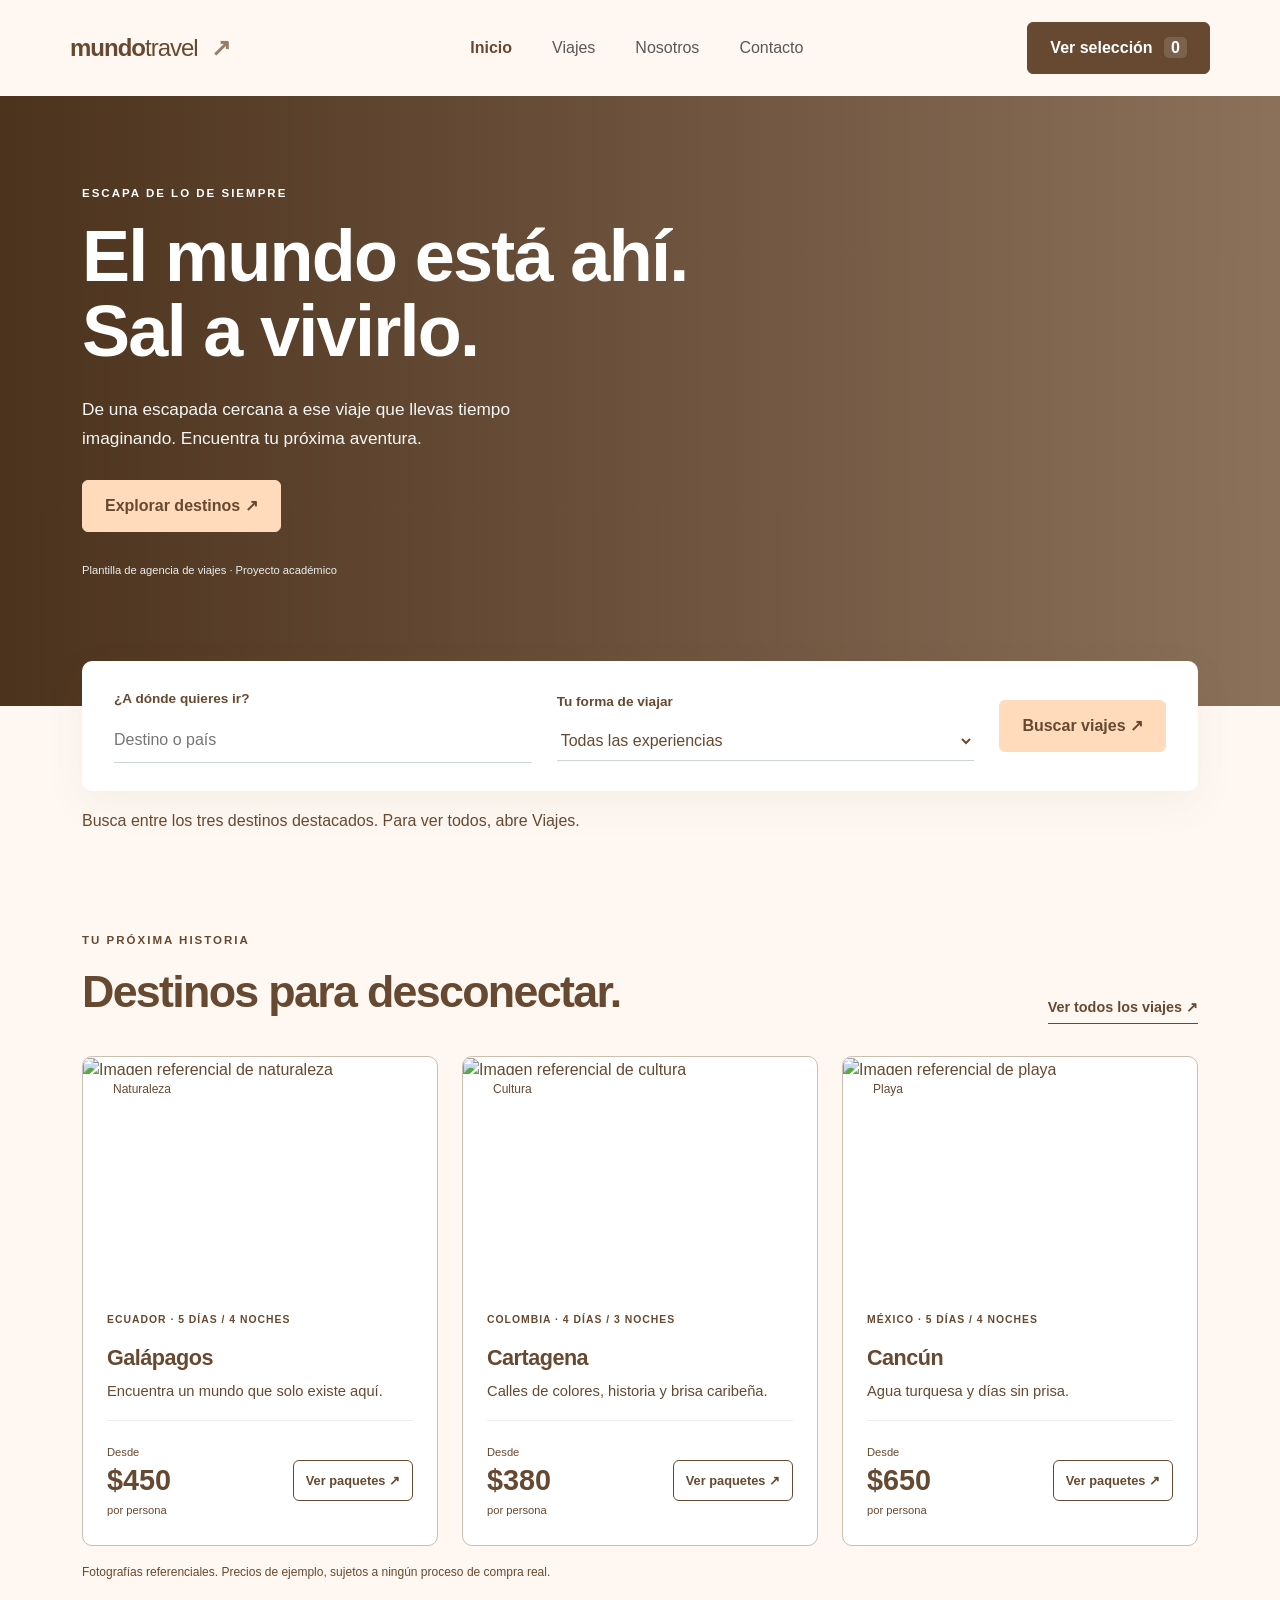
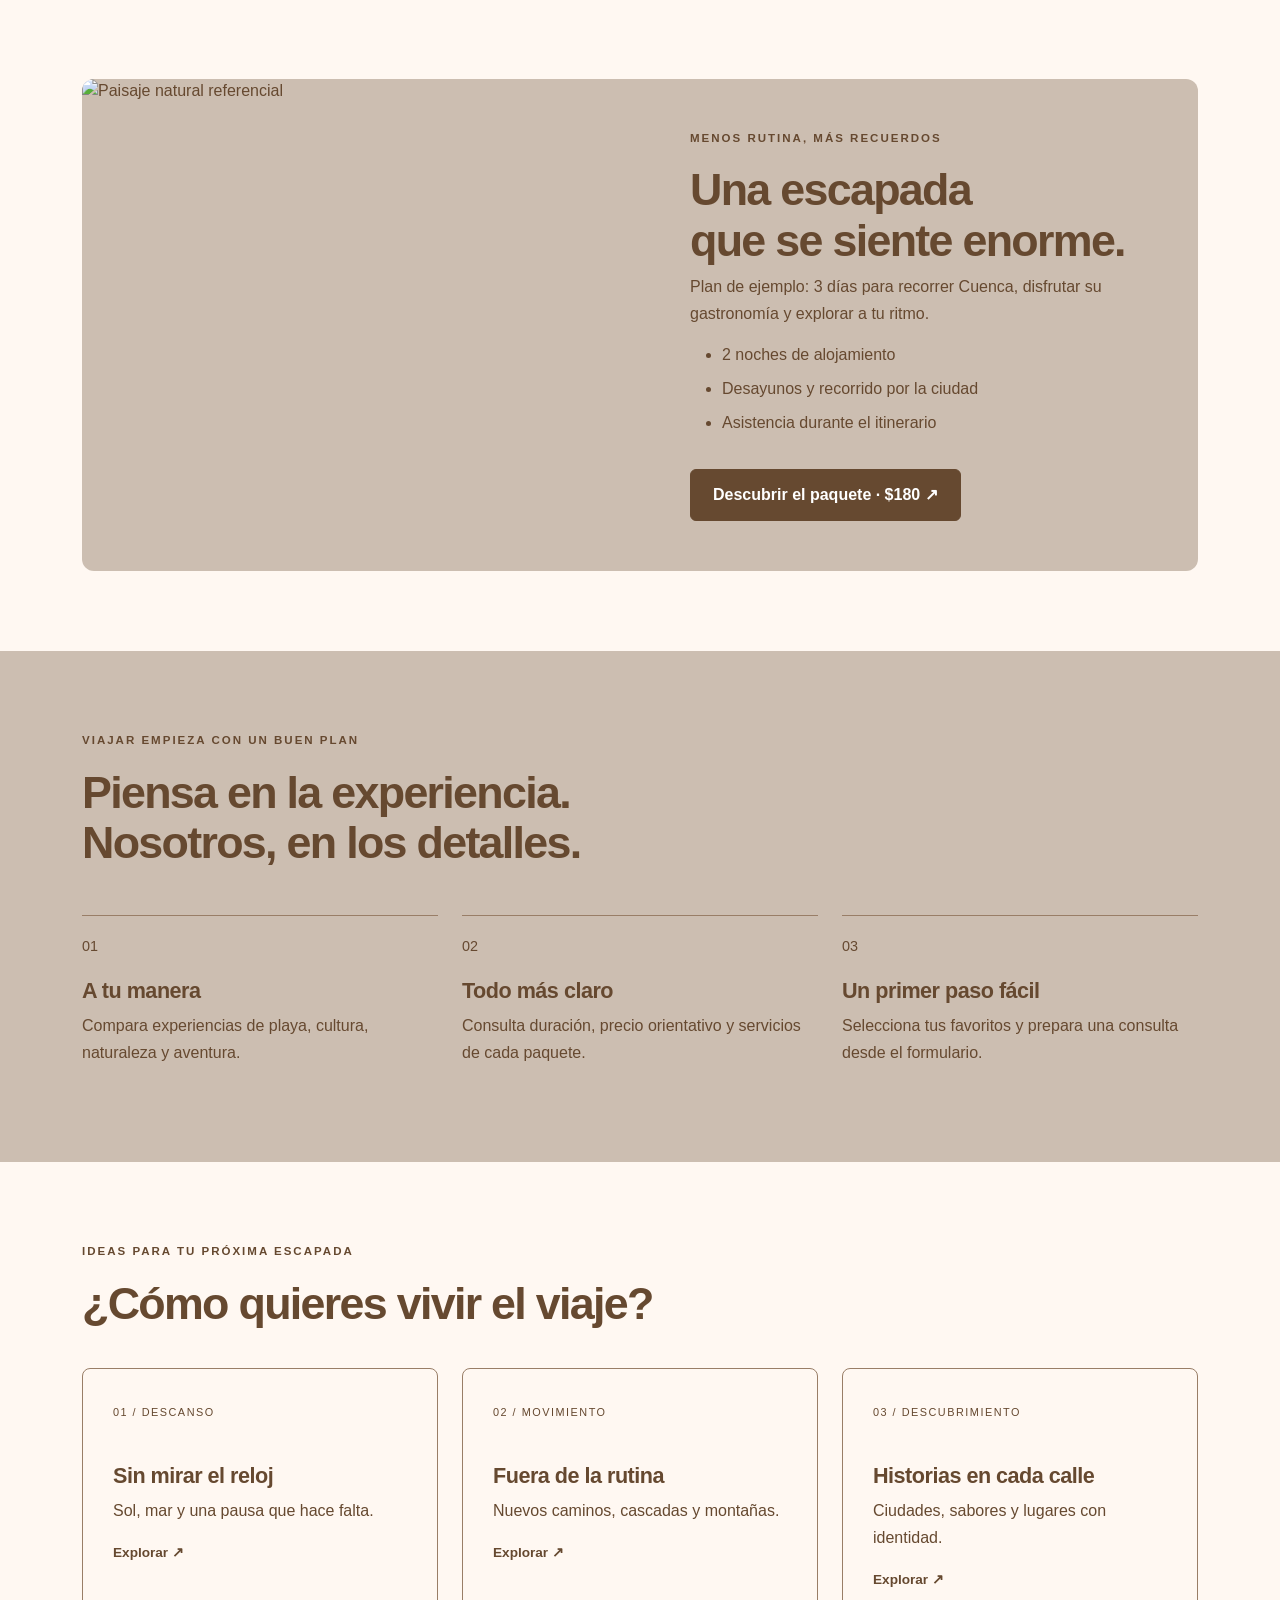
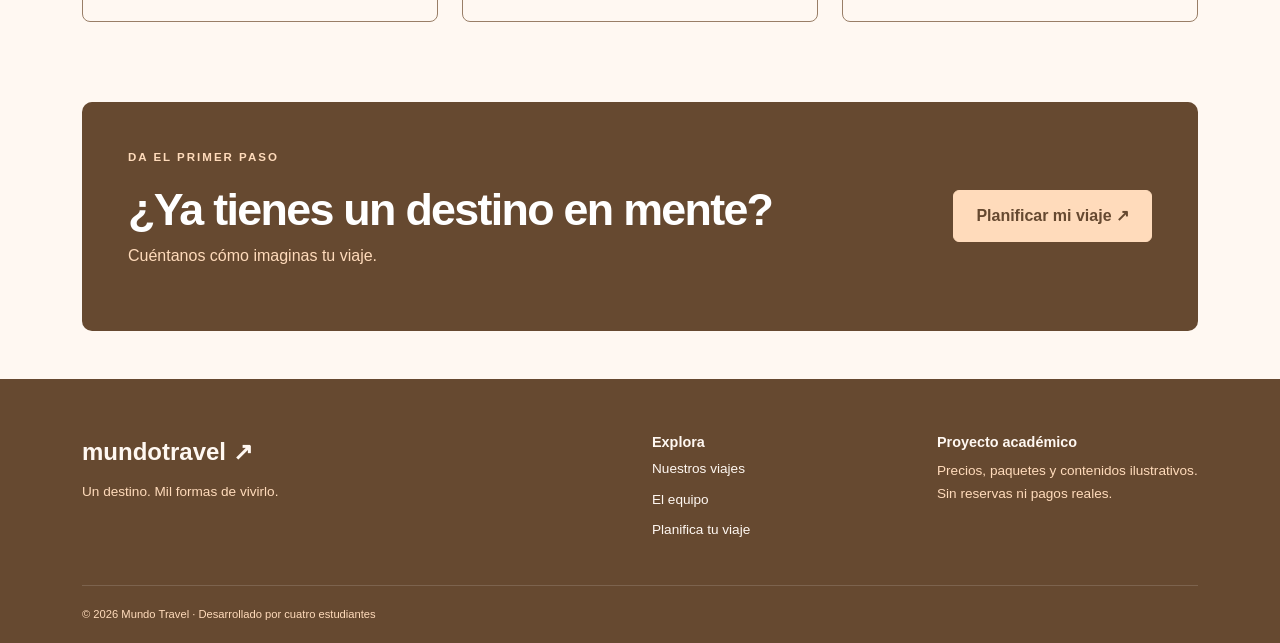
==== index.html @ d2ad3bbf "Agregar inicio" ====
<!doctype html>
<html lang="es">
<head>
<meta charset="UTF-8">
<meta name="viewport" content="width=device-width, initial-scale=1">
<meta name="description" content="Mundo Travel: plantilla académica de agencia de viajes.">
<title>Tu próxima aventura | Mundo Travel</title>
<link href="https://cdn.jsdelivr.net/npm/bootstrap@5.3.3/dist/css/bootstrap.min.css" rel="stylesheet">
<link href="css/estilos.css" rel="stylesheet">
</head>
<body>
<header class="site-header">
<nav class="navbar navbar-expand-lg container">
<a class="navbar-brand" href="index.html">mundo<span>travel</span>
<b>↗</b>
</a>
<button class="navbar-toggler" type="button" data-bs-toggle="collapse" data-bs-target="#menu" aria-controls="menu" aria-expanded="false" aria-label="Abrir menú">
<span class="navbar-toggler-icon">
</span>
</button>
<div class="collapse navbar-collapse" id="menu">
<ul class="navbar-nav mx-auto">
<li class="nav-item">
<a class="nav-link active" href="index.html">Inicio</a>
</li>
<li class="nav-item">
<a class="nav-link " href="viajes.html">Viajes</a>
</li>
<li class="nav-item">
<a class="nav-link " href="nosotros.html">Nosotros</a>
</li>
<li class="nav-item">
<a class="nav-link " href="contacto.html">Contacto</a>
</li>
</ul>
<a class="btn btn-dark" href="viajes.html#seleccion">Ver selección <span class="contador">0</span>
</a>
</div>
</nav>
</header>
<main>
<!-- MATEO: INICIO -->
<section class="hero" style="background-image:linear-gradient(90deg,rgba(8,34,37,.72),rgba(8,34,37,.12)),url('https://images.unsplash.com/photo-1507525428034-b723cf961d3e?auto=format&fit=crop&w=1400&q=85')">
<div class="container">
<p class="eyebrow light">ESCAPA DE LO DE SIEMPRE</p>
<h1>El mundo está ahí.<br>Sal a vivirlo.</h1>
<p class="hero-copy">De una escapada cercana a ese viaje que llevas tiempo imaginando. Encuentra tu próxima aventura.</p>
<a href="viajes.html" class="btn btn-coral">Explorar destinos ↗</a>
<span class="hero-note">Plantilla de agencia de viajes · Proyecto académico</span>
</div>
</section>
<div class="container search-wrap">
<form id="buscador" class="search-box">
<div>
<label for="buscar">¿A dónde quieres ir?</label>
<input id="buscar" name="destino" placeholder="Destino o país">
</div>
<div>
<label for="categoria">Tu forma de viajar</label>
<select id="categoria" name="categoria">
<option value="">Todas las experiencias</option>
<option>Playa</option>
<option>Naturaleza</option>
<option>Aventura</option>
<option>Cultura</option>
</select>
</div>
<button class="btn btn-coral" type="submit">Buscar viajes ↗</button>
</form>
<p id="resultado" class="mt-3" role="status">Busca entre los tres destinos destacados. Para ver todos, abre Viajes.</p>
</div>
<section class="container section">
<div class="section-heading">
<div>
<p class="eyebrow">TU PRÓXIMA HISTORIA</p>
<h2>Destinos para desconectar.</h2>
</div>
<a class="text-link" href="viajes.html">Ver todos los viajes ↗</a>
</div>
<div class="row g-4">
<article class="col-md-6 col-lg-4 destino" data-nombre="Galápagos Ecuador" data-categoria="Naturaleza">
<div class="trip-card h-100">
<div class="trip-photo">
<img src="https://images.unsplash.com/photo-1544551763-46a013bb70d5?auto=format&fit=crop&w=1400&q=85" alt="Imagen referencial de naturaleza" loading="lazy">
<span>Naturaleza</span>
</div>
<div class="p-4">
<p class="eyebrow">Ecuador · 5 días / 4 noches</p>
<h3>Galápagos</h3>
<p>Encuentra un mundo que solo existe aquí.</p>
<div class="price-row">
<div>
<small>Desde</small>
<strong>$450</strong>
<small>por persona</small>
</div>
<a class="btn btn-outline-dark" href="viajes.html">Ver paquetes ↗</a>
</div>
</div>
</div>
</article>
<article class="col-md-6 col-lg-4 destino" data-nombre="Cartagena Colombia" data-categoria="Cultura">
<div class="trip-card h-100">
<div class="trip-photo">
<img src="https://images.unsplash.com/photo-1518509562904-e7ef99cdcc86?auto=format&fit=crop&w=1400&q=85" alt="Imagen referencial de cultura" loading="lazy">
<span>Cultura</span>
</div>
<div class="p-4">
<p class="eyebrow">Colombia · 4 días / 3 noches</p>
<h3>Cartagena</h3>
<p>Calles de colores, historia y brisa caribeña.</p>
<div class="price-row">
<div>
<small>Desde</small>
<strong>$380</strong>
<small>por persona</small>
</div>
<a class="btn btn-outline-dark" href="viajes.html">Ver paquetes ↗</a>
</div>
</div>
</div>
</article>
<article class="col-md-6 col-lg-4 destino" data-nombre="Cancún México" data-categoria="Playa">
<div class="trip-card h-100">
<div class="trip-photo">
<img src="https://images.unsplash.com/photo-1510414842594-a61c69b5ae57?auto=format&fit=crop&w=1400&q=85" alt="Imagen referencial de playa" loading="lazy">
<span>Playa</span>
</div>
<div class="p-4">
<p class="eyebrow">México · 5 días / 4 noches</p>
<h3>Cancún</h3>
<p>Agua turquesa y días sin prisa.</p>
<div class="price-row">
<div>
<small>Desde</small>
<strong>$650</strong>
<small>por persona</small>
</div>
<a class="btn btn-outline-dark" href="viajes.html">Ver paquetes ↗</a>
</div>
</div>
</div>
</article>
</div>
<p class="fine mt-3">Fotografías referenciales. Precios de ejemplo, sujetos a ningún proceso de compra real.</p>
</section>
<section class="container section pt-0">
<div class="feature">
<img src="https://images.unsplash.com/photo-1476514525535-07fb3b4ae5f1?auto=format&fit=crop&w=1400&q=85" alt="Paisaje natural referencial" loading="lazy">
<div>
<p class="eyebrow">MENOS RUTINA, MÁS RECUERDOS</p>
<h2>Una escapada<br>que se siente enorme.</h2>
<p>Plan de ejemplo: 3 días para recorrer Cuenca, disfrutar su gastronomía y explorar a tu ritmo.</p>
<ul>
<li>2 noches de alojamiento</li>
<li>Desayunos y recorrido por la ciudad</li>
<li>Asistencia durante el itinerario</li>
</ul>
<a href="viajes.html" class="btn btn-dark">Descubrir el paquete · $180 ↗</a>
</div>
</div>
</section>
<section class="benefits">
<div class="container section">
<p class="eyebrow">VIAJAR EMPIEZA CON UN BUEN PLAN</p>
<h2>Piensa en la experiencia.<br>Nosotros, en los detalles.</h2>
<div class="row g-4 mt-4">
<div class="col-md-4">
<span class="number">01</span>
<h3>A tu manera</h3>
<p>Compara experiencias de playa, cultura, naturaleza y aventura.</p>
</div>
<div class="col-md-4">
<span class="number">02</span>
<h3>Todo más claro</h3>
<p>Consulta duración, precio orientativo y servicios de cada paquete.</p>
</div>
<div class="col-md-4">
<span class="number">03</span>
<h3>Un primer paso fácil</h3>
<p>Selecciona tus favoritos y prepara una consulta desde el formulario.</p>
</div>
</div>
</div>
</section>
<section class="container section">
<div class="section-heading">
<div>
<p class="eyebrow">IDEAS PARA TU PRÓXIMA ESCAPADA</p>
<h2>¿Cómo quieres vivir el viaje?</h2>
</div>
</div>
<div class="row g-4">
<div class="col-md-4">
<a class="experience" href="viajes.html">
<span>01 / DESCANSO</span>
<h3>Sin mirar el reloj</h3>
<p>Sol, mar y una pausa que hace falta.</p>
<b>Explorar ↗</b>
</a>
</div>
<div class="col-md-4">
<a class="experience" href="viajes.html">
<span>02 / MOVIMIENTO</span>
<h3>Fuera de la rutina</h3>
<p>Nuevos caminos, cascadas y montañas.</p>
<b>Explorar ↗</b>
</a>
</div>
<div class="col-md-4">
<a class="experience" href="viajes.html">
<span>03 / DESCUBRIMIENTO</span>
<h3>Historias en cada calle</h3>
<p>Ciudades, sabores y lugares con identidad.</p>
<b>Explorar ↗</b>
</a>
</div>
</div>
</section>
<section class="container mb-5">
<div class="cta">
<div>
<p class="eyebrow">DA EL PRIMER PASO</p>
<h2>¿Ya tienes un destino en mente?</h2>
<p>Cuéntanos cómo imaginas tu viaje.</p>
</div>
<a class="btn btn-coral" href="contacto.html">Planificar mi viaje ↗</a>
</div>
</section>
</main>
<footer>
<div class="container">
<div class="row g-4">
<div class="col-md-6">
<a class="footer-logo" href="index.html">mundotravel ↗</a>
<p>Un destino. Mil formas de vivirlo.</p>
</div>
<div class="col-md-3">
<h3>Explora</h3>
<a href="viajes.html">Nuestros viajes</a>
<a href="nosotros.html">El equipo</a>
<a href="contacto.html">Planifica tu viaje</a>
</div>
<div class="col-md-3">
<h3>Proyecto académico</h3>
<p>Precios, paquetes y contenidos ilustrativos. Sin reservas ni pagos reales.</p>
</div>
</div>
<div class="footer-bottom">© 2026 Mundo Travel · Desarrollado por cuatro estudiantes</div>
</div>
</footer>
<div id="aviso" role="status" aria-live="polite">
</div>
<script src="https://cdn.jsdelivr.net/npm/bootstrap@5.3.3/dist/js/bootstrap.bundle.min.js">
</script>
<script src="js/script.js">
</script>
</body>
</html>
---- css/estilos.css ----
/* Diseño compartido por las cuatro páginas */
:root {
  --ink: #664930;
  --coral: #ffdbbb;
  --paper: #fff8f2;
  --muted: #664930;
}
body {
  font-family: Arial, Helvetica, sans-serif;
  background: var(--paper);
  color: var(--ink);
}
h1,
h2,
h3 {
  font-weight: 700;
  letter-spacing: -1.7px;
}
h1 {
  font-size: 4.5rem;
  line-height: 1.04;
}
h2 {
  font-size: 2.8rem;
  line-height: 1.12;
}
h3 {
  font-size: 1.35rem;
  letter-spacing: -0.5px;
}
p {
  line-height: 1.7;
  color: var(--muted);
}
a {
  color: inherit;
}
.site-header {
  background: var(--paper);
}
.navbar {
  padding-top: 22px;
  padding-bottom: 22px;
}
.navbar-brand {
  font-size: 1.5rem;
  font-weight: 800;
  letter-spacing: -1px;
  color: var(--ink);
}
.navbar-brand span {
  font-weight: 400;
}
.navbar-brand b {
  color: var(--coral);
  margin-left: 8px;
}
.nav-link {
  margin: 0 12px;
}
.nav-link.active {
  font-weight: 700;
  color: var(--ink) !important;
}
.btn {
  border-radius: 6px;
  padding: 13px 22px;
  font-weight: 600;
}
.btn-dark {
  background: var(--ink);
  border-color: var(--ink);
}
.btn-coral {
  background: var(--coral);
  border-color: var(--coral);
  color: #664930;
}
.btn-coral:hover {
  background: #ccbeb1;
  color: white;
}
.contador {
  background: #ffffff24;
  padding: 2px 7px;
  border-radius: 5px;
  margin-left: 7px;
}
.hero {
  min-height: 610px;
  background-size: cover;
  background-position: center;
  display: flex;
  align-items: center;
  color: white;
  padding: 70px 0 110px;
}
.hero h1 {
  max-width: 850px;
}
.hero-copy {
  color: #f4f7f5;
  max-width: 480px;
  font-size: 1.08rem;
  margin: 26px 0;
}
.eyebrow {
  font-size: 0.72rem;
  font-weight: 700;
  letter-spacing: 2px;
  text-transform: uppercase;
  margin-bottom: 16px;
}
.light {
  color: white;
}
.hero-note {
  display: block;
  font-size: 0.7rem;
  margin-top: 30px;
  color: #eee;
}
.search-wrap {
  position: relative;
  margin-top: -45px;
}
.search-box {
  display: flex;
  align-items: center;
  gap: 25px;
  padding: 28px 32px;
  background: white;
  border-radius: 10px;
  box-shadow: 0 12px 40px #66493010;
}
.search-box > div {
  flex: 1;
}
.search-box label,
.contact-form label {
  display: block;
  font-size: 0.85rem;
  font-weight: 700;
  margin-bottom: 9px;
}
.search-box input,
.search-box select {
  width: 100%;
  border: 0;
  border-bottom: 1px solid #ccd5cf;
  background: white;
  padding: 10px 0;
  color: var(--muted);
}
.section {
  padding-top: 80px;
  padding-bottom: 80px;
}
.section-heading {
  display: flex;
  align-items: end;
  justify-content: space-between;
  gap: 20px;
  margin-bottom: 32px;
}
.text-link {
  font-size: 0.9rem;
  font-weight: 700;
  text-decoration: none;
  border-bottom: 1px solid;
  padding-bottom: 5px;
}
.trip-card {
  background: white;
  border-radius: 10px;
  overflow: hidden;
  border: 1px solid #e4e8e2;
}
.trip-photo {
  height: 230px;
  position: relative;
}
.trip-photo img {
  width: 100%;
  height: 100%;
  object-fit: cover;
}
.trip-photo span {
  position: absolute;
  left: 18px;
  top: 18px;
  background: white;
  padding: 5px 12px;
  border-radius: 4px;
  font-size: 0.75rem;
}
.trip-card .eyebrow {
  letter-spacing: 1px;
  font-size: 0.65rem;
}
.trip-card p {
  font-size: 0.92rem;
}
.price-row {
  display: flex;
  align-items: center;
  justify-content: space-between;
  gap: 10px;
  border-top: 1px solid #eee;
  padding-top: 18px;
}
.price-row strong {
  font-size: 1.8rem;
  display: block;
  line-height: 1.2;
}
.price-row small {
  color: var(--muted);
  font-size: 0.7rem;
}
.price-row .btn {
  font-size: 0.8rem;
  padding: 10px 12px;
}
.fine {
  font-size: 0.75rem;
}
.feature {
  display: flex;
  flex-wrap: wrap;
  background: #ccbeb1;
  border-radius: 12px;
  overflow: hidden;
}
.feature > img {
  width: 50%;
  height: 100%;
  min-height: 470px;
  object-fit: cover;
}
.feature > div {
  width: 50%;
  padding: 50px;
}
.feature li {
  margin: 10px 0;
  color: var(--muted);
}
.feature .btn {
  margin-top: 18px;
}
.benefits {
  background: #ccbeb1;
}
.number {
  display: block;
  font-size: 0.9rem;
  padding-bottom: 20px;
  border-top: 1px solid #aebbb0;
  padding-top: 20px;
  color: #66786a;
}
.experience {
  display: block;
  text-decoration: none;
  padding: 30px;
  border: 1px solid #d7ded6;
  border-radius: 8px;
  height: 100%;
}
.experience:hover {
  background: #ccbeb1;
}
.experience > span {
  font-size: 0.68rem;
  letter-spacing: 1.5px;
}
.experience h3 {
  margin-top: 40px;
}
.experience b {
  font-size: 0.85rem;
}
.cta {
  background: var(--ink);
  color: white;
  padding: 46px;
  border-radius: 10px;
  display: flex;
  align-items: center;
  justify-content: space-between;
  gap: 30px;
}
.cta p {
  color: #c4d4c9;
}
.cta h2 {
  max-width: 650px;
}
.page-top {
  padding-top: 60px;
  padding-bottom: 60px;
}
.page-top > p:last-child {
  max-width: 600px;
  margin-top: 25px;
}
.selection {
  padding: 35px;
  border: 1px solid #d7ded6;
  border-radius: 10px;
  background: white;
}
.selection-row {
  display: flex;
  justify-content: space-between;
  align-items: center;
  padding: 18px 0;
  border-bottom: 1px solid #eee;
  gap: 15px;
}
.selection-row p {
  margin: 0;
}
.total {
  font-size: 1.4rem;
  font-weight: 700;
  color: var(--ink);
  margin-top: 22px;
}
.team {
  background: white;
  padding: 28px;
  border-radius: 8px;
  height: 100%;
}
.avatar {
  display: flex;
  align-items: center;
  justify-content: center;
  background: #f1d4ba;
  border-radius: 50%;
  width: 65px;
  height: 65px;
  font-weight: 700;
  margin-bottom: 25px;
}
.contact-form {
  background: white;
  padding: 32px;
  border: 1px solid #e4e8e2;
  border-radius: 10px;
}
.form-control,
.form-select {
  padding: 12px;
  border-color: #d7ded6;
}
.check {
  display: flex !important;
  align-items: start;
  gap: 10px;
  font-weight: 400 !important;
}
.check input {
  margin-top: 4px;
}
.contact-info {
  padding: 35px;
  background: #ccbeb1;
  border-radius: 10px;
}
.contact-info h3 {
  font-size: 1rem;
  margin-top: 25px;
}
footer {
  background: #664930;
  color: #fff8f2;
  padding: 55px 0 20px;
}
footer p {
  color: #ffdbbb;
  font-size: 0.85rem;
}
footer h3 {
  font-size: 0.9rem;
  letter-spacing: 0;
}
footer a {
  display: block;
  color: #fff8f2;
  text-decoration: none;
  font-size: 0.85rem;
  margin-bottom: 10px;
}
.footer-logo {
  font-size: 1.5rem;
  font-weight: 700;
}
.footer-bottom {
  border-top: 1px solid #ffffff25;
  margin-top: 35px;
  padding-top: 20px;
  font-size: 0.7rem;
  color: #ffdbbb;
}
#aviso {
  position: fixed;
  bottom: 25px;
  left: 50%;
  transform: translateX(-50%);
  background: var(--ink);
  color: white;
  padding: 14px 25px;
  border-radius: 8px;
  display: none;
  z-index: 1000;
  box-shadow: 0 5px 20px #0003;
}
a:focus-visible,
button:focus-visible,
input:focus-visible,
select:focus-visible {
  outline: 3px solid var(--coral);
  outline-offset: 3px;
}
@media (max-width: 767px) {
  h1 {
    font-size: 2.7rem;
  }
  h2 {
    font-size: 2rem;
  }
  .hero {
    min-height: 540px;
    padding: 60px 0 100px;
  }
  .search-box {
    flex-direction: column;
    align-items: stretch;
    gap: 18px;
    padding: 24px;
  }
  .section {
    padding-top: 50px;
    padding-bottom: 50px;
  }
  .section-heading,
  .cta {
    flex-direction: column;
    align-items: start;
  }
  .feature > img,
  .feature > div {
    width: 100%;
  }
  .feature > img {
    min-height: 0;
    height: 260px;
  }
  .feature > div {
    padding: 28px;
  }
  .cta {
    padding: 30px;
  }
  .page-top {
    padding-top: 40px;
    padding-bottom: 40px;
  }
  .selection,
  .contact-form {
    padding: 24px;
  }
  .selection-row {
    flex-wrap: wrap;
  }
  .nav-link {
    margin: 6px 0;
  }
  .navbar-collapse > .btn {
    margin-top: 12px;
  }
  #aviso {
    width: 90%;
    text-align: center;
  }
}
/* Paleta de la referencia */
.hero {
  background-blend-mode: luminosity;
  background-color: #997e67;
}
.cta {
  background: #664930;
}
.cta p {
  color: #ffdbbb;
}
.trip-card {
  border-color: #ccbeb1;
}
.number {
  color: #664930;
  border-color: #997e67;
}
.experience {
  border-color: #997e67;
}
.avatar {
  background: #ffdbbb;
}
.btn-dark {
  background: #664930;
  border-color: #664930;
}
.btn-dark:hover {
  background: #997e67;
  border-color: #997e67;
}
.btn-outline-dark {
  color: #664930;
  border-color: #664930;
}
.btn-outline-dark:hover {
  background: #664930;
  color: white;
}
.navbar-brand b {
  color: #997e67;
}
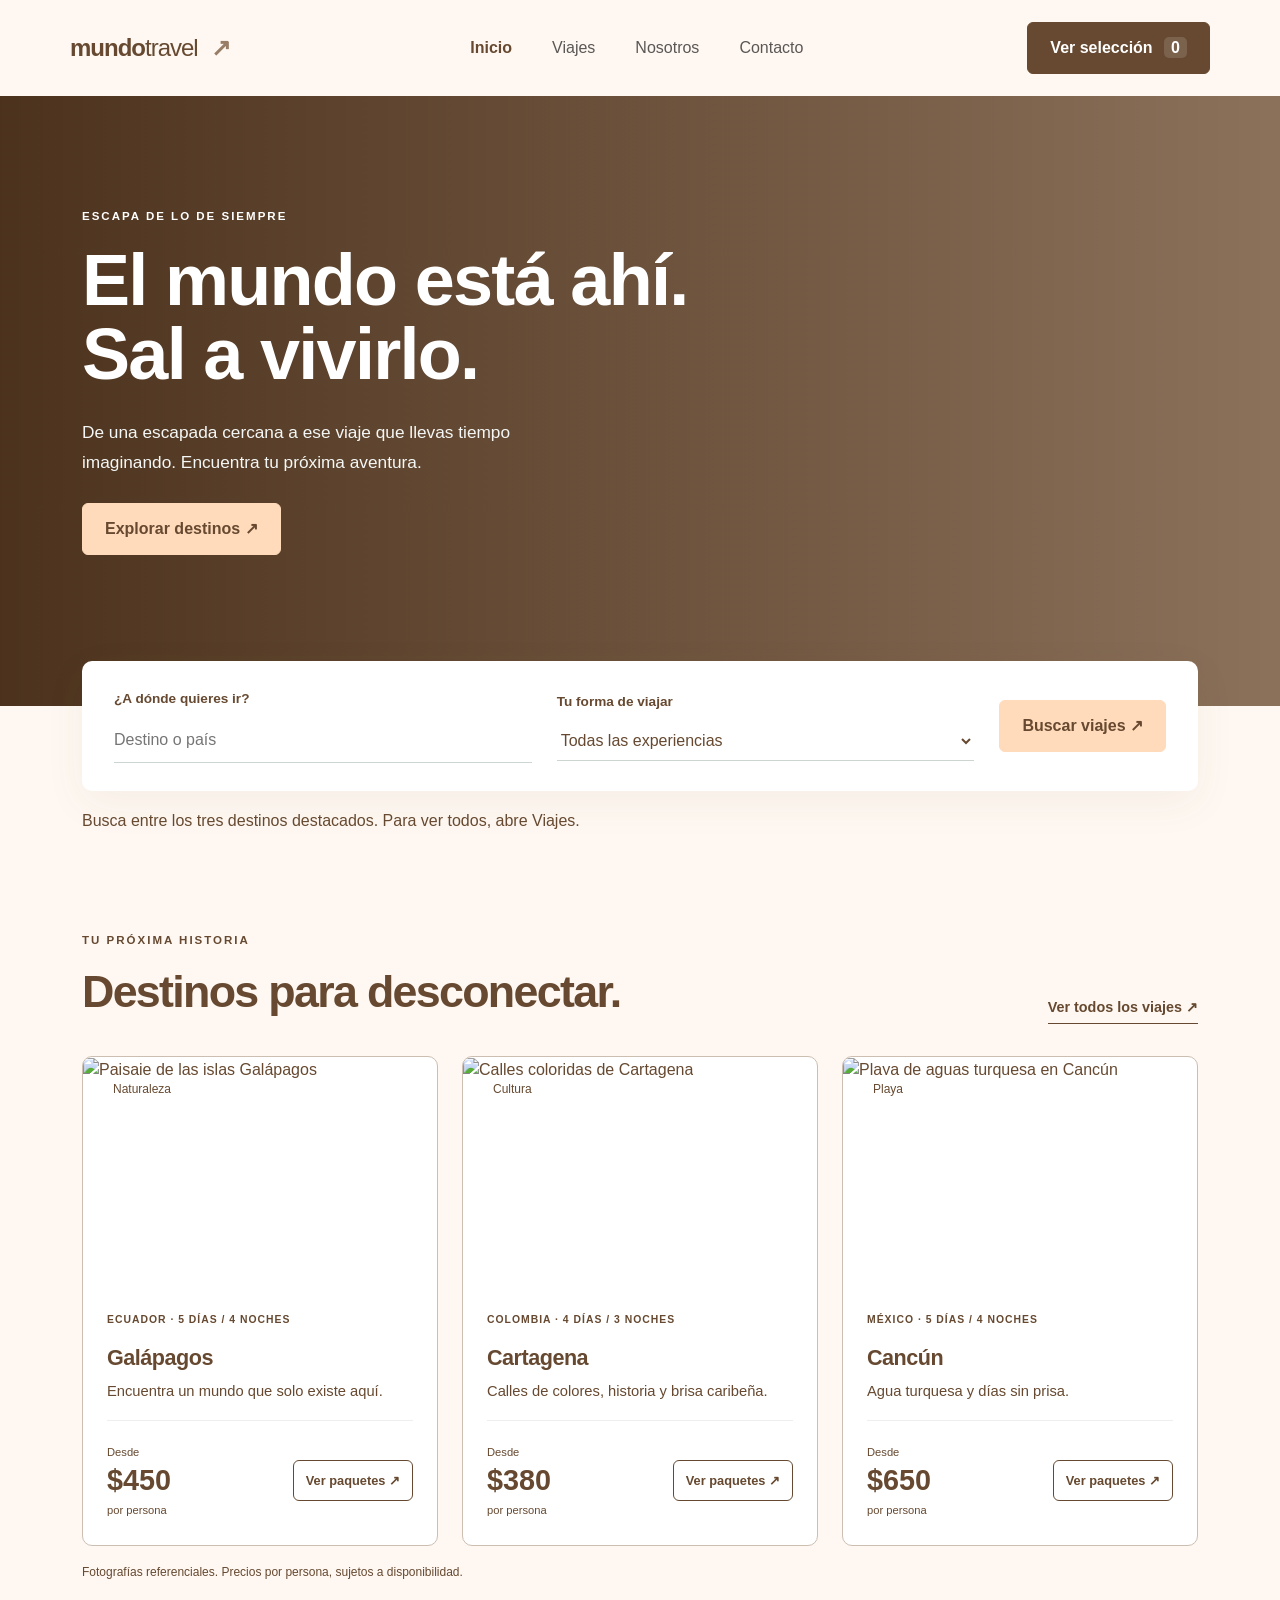
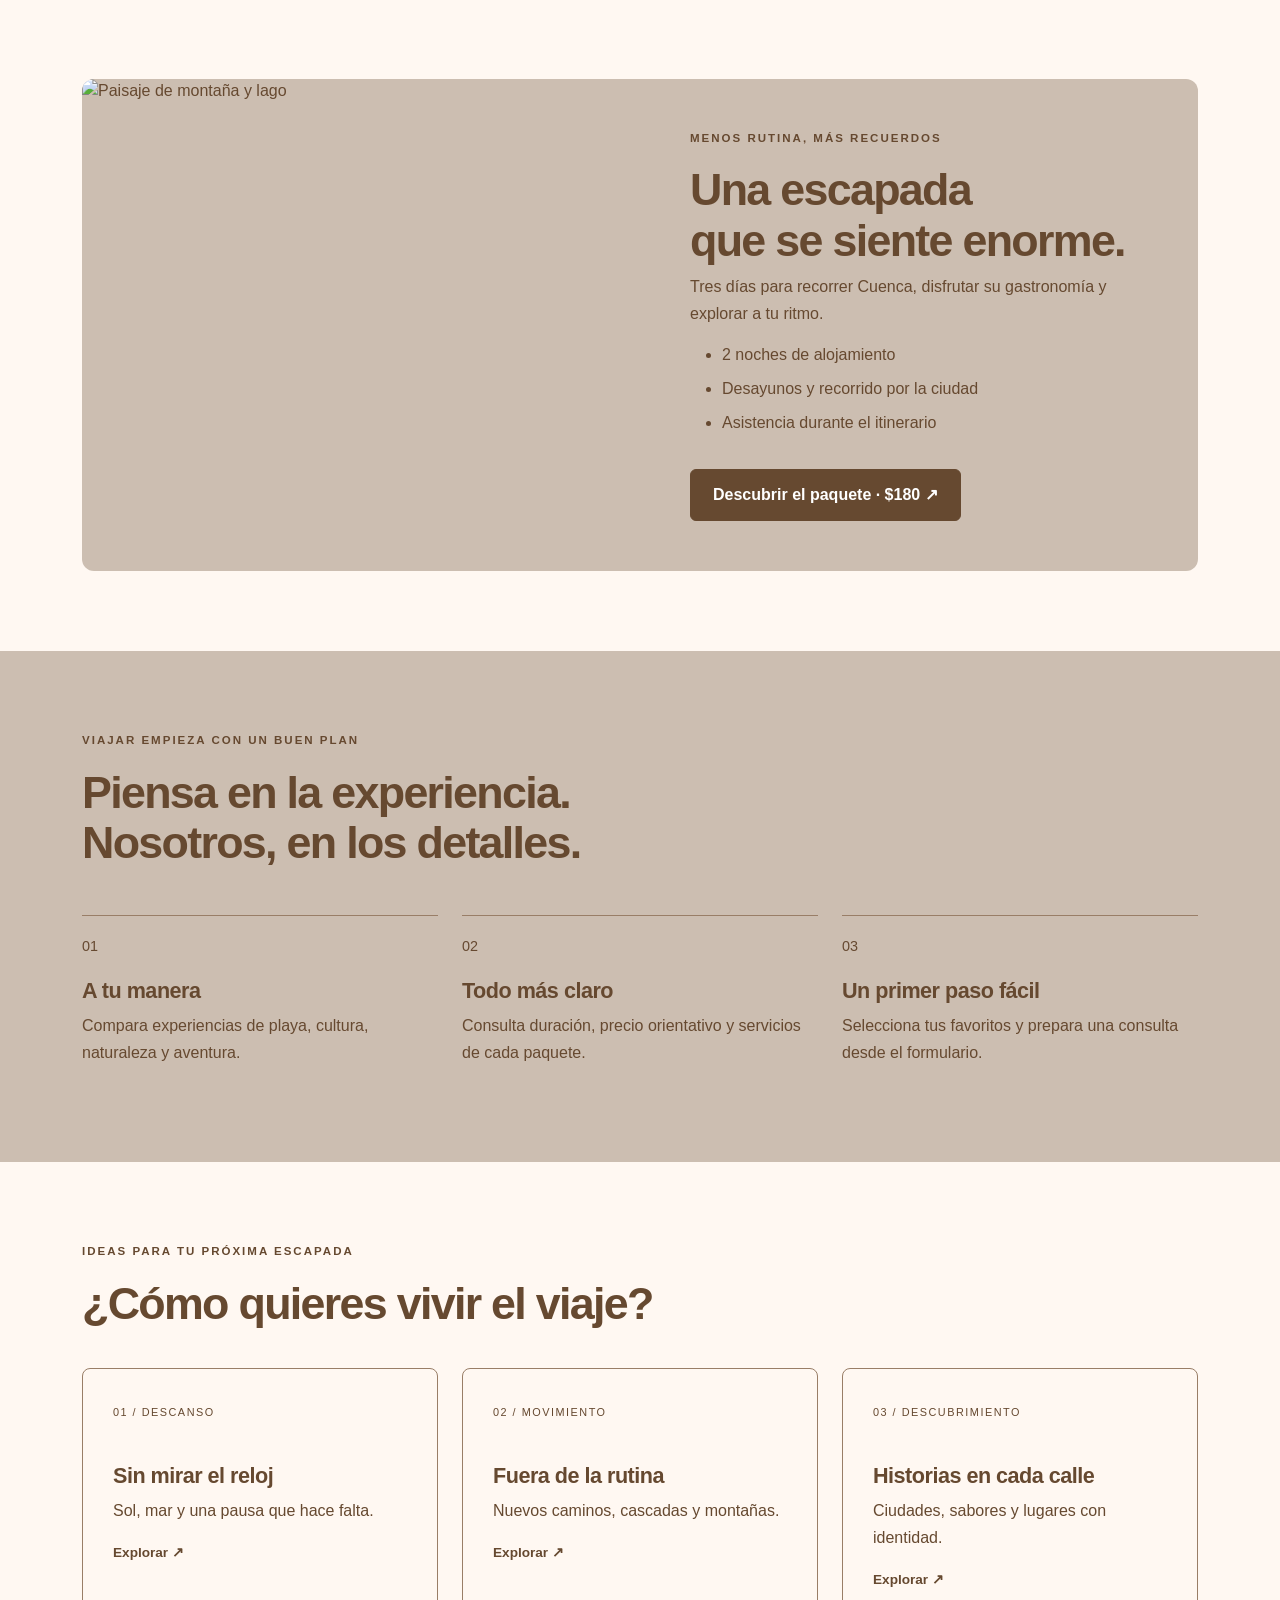
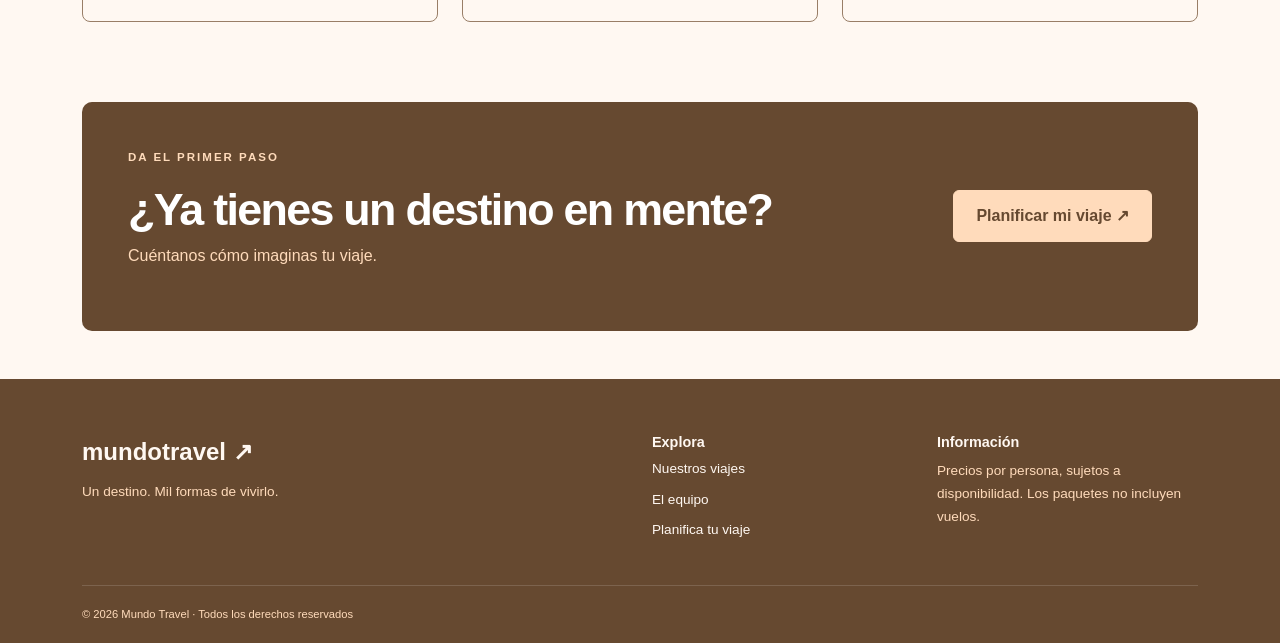
==== commit cac0cc25: "Agregar pagina de contacto" ====
--- a/index.html
+++ b/index.html
@@ -1,259 +1,268 @@
 <!doctype html>
 <html lang="es">
+
 <head>
-<meta charset="UTF-8">
-<meta name="viewport" content="width=device-width, initial-scale=1">
-<meta name="description" content="Mundo Travel: plantilla académica de agencia de viajes.">
-<title>Tu próxima aventura | Mundo Travel</title>
-<link href="https://cdn.jsdelivr.net/npm/bootstrap@5.3.3/dist/css/bootstrap.min.css" rel="stylesheet">
-<link href="css/estilos.css" rel="stylesheet">
+    <meta charset="UTF-8">
+    <meta name="viewport" content="width=device-width, initial-scale=1">
+    <meta name="description" content="Mundo Travel: viajes a Galápagos, Cartagena, Cancún y más destinos. Compara paquetes y planifica tu próxima aventura.">
+    <title>Tu próxima aventura | Mundo Travel</title>
+    <link href="https://cdn.jsdelivr.net/npm/bootstrap@5.3.3/dist/css/bootstrap.min.css" rel="stylesheet">
+    <link href="css/estilos.css" rel="stylesheet">
 </head>
+
 <body>
-<header class="site-header">
-<nav class="navbar navbar-expand-lg container">
-<a class="navbar-brand" href="index.html">mundo<span>travel</span>
-<b>↗</b>
-</a>
-<button class="navbar-toggler" type="button" data-bs-toggle="collapse" data-bs-target="#menu" aria-controls="menu" aria-expanded="false" aria-label="Abrir menú">
-<span class="navbar-toggler-icon">
-</span>
-</button>
-<div class="collapse navbar-collapse" id="menu">
-<ul class="navbar-nav mx-auto">
-<li class="nav-item">
-<a class="nav-link active" href="index.html">Inicio</a>
-</li>
-<li class="nav-item">
-<a class="nav-link " href="viajes.html">Viajes</a>
-</li>
-<li class="nav-item">
-<a class="nav-link " href="nosotros.html">Nosotros</a>
-</li>
-<li class="nav-item">
-<a class="nav-link " href="contacto.html">Contacto</a>
-</li>
-</ul>
-<a class="btn btn-dark" href="viajes.html#seleccion">Ver selección <span class="contador">0</span>
-</a>
-</div>
-</nav>
-</header>
-<main>
-<!-- MATEO: INICIO -->
-<section class="hero" style="background-image:linear-gradient(90deg,rgba(8,34,37,.72),rgba(8,34,37,.12)),url('https://images.unsplash.com/photo-1507525428034-b723cf961d3e?auto=format&fit=crop&w=1400&q=85')">
-<div class="container">
-<p class="eyebrow light">ESCAPA DE LO DE SIEMPRE</p>
-<h1>El mundo está ahí.<br>Sal a vivirlo.</h1>
-<p class="hero-copy">De una escapada cercana a ese viaje que llevas tiempo imaginando. Encuentra tu próxima aventura.</p>
-<a href="viajes.html" class="btn btn-coral">Explorar destinos ↗</a>
-<span class="hero-note">Plantilla de agencia de viajes · Proyecto académico</span>
-</div>
-</section>
-<div class="container search-wrap">
-<form id="buscador" class="search-box">
-<div>
-<label for="buscar">¿A dónde quieres ir?</label>
-<input id="buscar" name="destino" placeholder="Destino o país">
-</div>
-<div>
-<label for="categoria">Tu forma de viajar</label>
-<select id="categoria" name="categoria">
-<option value="">Todas las experiencias</option>
-<option>Playa</option>
-<option>Naturaleza</option>
-<option>Aventura</option>
-<option>Cultura</option>
-</select>
-</div>
-<button class="btn btn-coral" type="submit">Buscar viajes ↗</button>
-</form>
-<p id="resultado" class="mt-3" role="status">Busca entre los tres destinos destacados. Para ver todos, abre Viajes.</p>
-</div>
-<section class="container section">
-<div class="section-heading">
-<div>
-<p class="eyebrow">TU PRÓXIMA HISTORIA</p>
-<h2>Destinos para desconectar.</h2>
-</div>
-<a class="text-link" href="viajes.html">Ver todos los viajes ↗</a>
-</div>
-<div class="row g-4">
-<article class="col-md-6 col-lg-4 destino" data-nombre="Galápagos Ecuador" data-categoria="Naturaleza">
-<div class="trip-card h-100">
-<div class="trip-photo">
-<img src="https://images.unsplash.com/photo-1544551763-46a013bb70d5?auto=format&fit=crop&w=1400&q=85" alt="Imagen referencial de naturaleza" loading="lazy">
-<span>Naturaleza</span>
-</div>
-<div class="p-4">
-<p class="eyebrow">Ecuador · 5 días / 4 noches</p>
-<h3>Galápagos</h3>
-<p>Encuentra un mundo que solo existe aquí.</p>
-<div class="price-row">
-<div>
-<small>Desde</small>
-<strong>$450</strong>
-<small>por persona</small>
-</div>
-<a class="btn btn-outline-dark" href="viajes.html">Ver paquetes ↗</a>
-</div>
-</div>
-</div>
-</article>
-<article class="col-md-6 col-lg-4 destino" data-nombre="Cartagena Colombia" data-categoria="Cultura">
-<div class="trip-card h-100">
-<div class="trip-photo">
-<img src="https://images.unsplash.com/photo-1518509562904-e7ef99cdcc86?auto=format&fit=crop&w=1400&q=85" alt="Imagen referencial de cultura" loading="lazy">
-<span>Cultura</span>
-</div>
-<div class="p-4">
-<p class="eyebrow">Colombia · 4 días / 3 noches</p>
-<h3>Cartagena</h3>
-<p>Calles de colores, historia y brisa caribeña.</p>
-<div class="price-row">
-<div>
-<small>Desde</small>
-<strong>$380</strong>
-<small>por persona</small>
-</div>
-<a class="btn btn-outline-dark" href="viajes.html">Ver paquetes ↗</a>
-</div>
-</div>
-</div>
-</article>
-<article class="col-md-6 col-lg-4 destino" data-nombre="Cancún México" data-categoria="Playa">
-<div class="trip-card h-100">
-<div class="trip-photo">
-<img src="https://images.unsplash.com/photo-1510414842594-a61c69b5ae57?auto=format&fit=crop&w=1400&q=85" alt="Imagen referencial de playa" loading="lazy">
-<span>Playa</span>
-</div>
-<div class="p-4">
-<p class="eyebrow">México · 5 días / 4 noches</p>
-<h3>Cancún</h3>
-<p>Agua turquesa y días sin prisa.</p>
-<div class="price-row">
-<div>
-<small>Desde</small>
-<strong>$650</strong>
-<small>por persona</small>
-</div>
-<a class="btn btn-outline-dark" href="viajes.html">Ver paquetes ↗</a>
-</div>
-</div>
-</div>
-</article>
-</div>
-<p class="fine mt-3">Fotografías referenciales. Precios de ejemplo, sujetos a ningún proceso de compra real.</p>
-</section>
-<section class="container section pt-0">
-<div class="feature">
-<img src="https://images.unsplash.com/photo-1476514525535-07fb3b4ae5f1?auto=format&fit=crop&w=1400&q=85" alt="Paisaje natural referencial" loading="lazy">
-<div>
-<p class="eyebrow">MENOS RUTINA, MÁS RECUERDOS</p>
-<h2>Una escapada<br>que se siente enorme.</h2>
-<p>Plan de ejemplo: 3 días para recorrer Cuenca, disfrutar su gastronomía y explorar a tu ritmo.</p>
-<ul>
-<li>2 noches de alojamiento</li>
-<li>Desayunos y recorrido por la ciudad</li>
-<li>Asistencia durante el itinerario</li>
-</ul>
-<a href="viajes.html" class="btn btn-dark">Descubrir el paquete · $180 ↗</a>
-</div>
-</div>
-</section>
-<section class="benefits">
-<div class="container section">
-<p class="eyebrow">VIAJAR EMPIEZA CON UN BUEN PLAN</p>
-<h2>Piensa en la experiencia.<br>Nosotros, en los detalles.</h2>
-<div class="row g-4 mt-4">
-<div class="col-md-4">
-<span class="number">01</span>
-<h3>A tu manera</h3>
-<p>Compara experiencias de playa, cultura, naturaleza y aventura.</p>
-</div>
-<div class="col-md-4">
-<span class="number">02</span>
-<h3>Todo más claro</h3>
-<p>Consulta duración, precio orientativo y servicios de cada paquete.</p>
-</div>
-<div class="col-md-4">
-<span class="number">03</span>
-<h3>Un primer paso fácil</h3>
-<p>Selecciona tus favoritos y prepara una consulta desde el formulario.</p>
-</div>
-</div>
-</div>
-</section>
-<section class="container section">
-<div class="section-heading">
-<div>
-<p class="eyebrow">IDEAS PARA TU PRÓXIMA ESCAPADA</p>
-<h2>¿Cómo quieres vivir el viaje?</h2>
-</div>
-</div>
-<div class="row g-4">
-<div class="col-md-4">
-<a class="experience" href="viajes.html">
-<span>01 / DESCANSO</span>
-<h3>Sin mirar el reloj</h3>
-<p>Sol, mar y una pausa que hace falta.</p>
-<b>Explorar ↗</b>
-</a>
-</div>
-<div class="col-md-4">
-<a class="experience" href="viajes.html">
-<span>02 / MOVIMIENTO</span>
-<h3>Fuera de la rutina</h3>
-<p>Nuevos caminos, cascadas y montañas.</p>
-<b>Explorar ↗</b>
-</a>
-</div>
-<div class="col-md-4">
-<a class="experience" href="viajes.html">
-<span>03 / DESCUBRIMIENTO</span>
-<h3>Historias en cada calle</h3>
-<p>Ciudades, sabores y lugares con identidad.</p>
-<b>Explorar ↗</b>
-</a>
-</div>
-</div>
-</section>
-<section class="container mb-5">
-<div class="cta">
-<div>
-<p class="eyebrow">DA EL PRIMER PASO</p>
-<h2>¿Ya tienes un destino en mente?</h2>
-<p>Cuéntanos cómo imaginas tu viaje.</p>
-</div>
-<a class="btn btn-coral" href="contacto.html">Planificar mi viaje ↗</a>
-</div>
-</section>
-</main>
-<footer>
-<div class="container">
-<div class="row g-4">
-<div class="col-md-6">
-<a class="footer-logo" href="index.html">mundotravel ↗</a>
-<p>Un destino. Mil formas de vivirlo.</p>
-</div>
-<div class="col-md-3">
-<h3>Explora</h3>
-<a href="viajes.html">Nuestros viajes</a>
-<a href="nosotros.html">El equipo</a>
-<a href="contacto.html">Planifica tu viaje</a>
-</div>
-<div class="col-md-3">
-<h3>Proyecto académico</h3>
-<p>Precios, paquetes y contenidos ilustrativos. Sin reservas ni pagos reales.</p>
-</div>
-</div>
-<div class="footer-bottom">© 2026 Mundo Travel · Desarrollado por cuatro estudiantes</div>
-</div>
-</footer>
-<div id="aviso" role="status" aria-live="polite">
-</div>
-<script src="https://cdn.jsdelivr.net/npm/bootstrap@5.3.3/dist/js/bootstrap.bundle.min.js">
-</script>
-<script src="js/script.js">
-</script>
+    <header class="site-header">
+        <nav class="navbar navbar-expand-lg container">
+            <a class="navbar-brand" href="index.html">mundo<span>travel</span>
+                <b>↗</b>
+            </a>
+            <button class="navbar-toggler" type="button" data-bs-toggle="collapse" data-bs-target="#menu"
+                aria-controls="menu" aria-expanded="false" aria-label="Abrir menú">
+                <span class="navbar-toggler-icon">
+                </span>
+            </button>
+            <div class="collapse navbar-collapse" id="menu">
+                <ul class="navbar-nav mx-auto">
+                    <li class="nav-item">
+                        <a class="nav-link active" href="index.html">Inicio</a>
+                    </li>
+                    <li class="nav-item">
+                        <a class="nav-link " href="viajes.html">Viajes</a>
+                    </li>
+                    <li class="nav-item">
+                        <a class="nav-link " href="nosotros.html">Nosotros</a>
+                    </li>
+                    <li class="nav-item">
+                        <a class="nav-link " href="contacto.html">Contacto</a>
+                    </li>
+                </ul>
+                <a class="btn btn-dark" href="viajes.html#seleccion">Ver selección <span class="contador">0</span>
+                </a>
+            </div>
+        </nav>
+    </header>
+    <main>
+        <!-- Inicio -->
+        <section class="hero"
+            style="background-image:linear-gradient(90deg,rgba(8,34,37,.72),rgba(8,34,37,.12)),url('https://images.unsplash.com/photo-1507525428034-b723cf961d3e?auto=format&fit=crop&w=1400&q=85')">
+            <div class="container">
+                <p class="eyebrow light">ESCAPA DE LO DE SIEMPRE</p>
+                <h1>El mundo está ahí.<br>Sal a vivirlo.</h1>
+                <p class="hero-copy">De una escapada cercana a ese viaje que llevas tiempo imaginando. Encuentra tu
+                    próxima aventura.</p>
+                <a href="viajes.html" class="btn btn-coral">Explorar destinos ↗</a>
+            </div>
+        </section>
+        <div class="container search-wrap">
+            <form id="buscador" class="search-box">
+                <div>
+                    <label for="buscar">¿A dónde quieres ir?</label>
+                    <input id="buscar" name="destino" placeholder="Destino o país">
+                </div>
+                <div>
+                    <label for="categoria">Tu forma de viajar</label>
+                    <select id="categoria" name="categoria">
+                        <option value="">Todas las experiencias</option>
+                        <option>Playa</option>
+                        <option>Naturaleza</option>
+                        <option>Aventura</option>
+                        <option>Cultura</option>
+                    </select>
+                </div>
+                <button class="btn btn-coral" type="submit">Buscar viajes ↗</button>
+            </form>
+            <p id="resultado" class="mt-3" role="status">Busca entre los tres destinos destacados. Para ver todos, abre
+                Viajes.</p>
+        </div>
+        <section class="container section">
+            <div class="section-heading">
+                <div>
+                    <p class="eyebrow">TU PRÓXIMA HISTORIA</p>
+                    <h2>Destinos para desconectar.</h2>
+                </div>
+                <a class="text-link" href="viajes.html">Ver todos los viajes ↗</a>
+            </div>
+            <div class="row g-4">
+                <article class="col-md-6 col-lg-4 destino" data-nombre="Galápagos Ecuador" data-categoria="Naturaleza">
+                    <div class="trip-card h-100">
+                        <div class="trip-photo">
+                            <img src="https://images.unsplash.com/photo-1544551763-46a013bb70d5?auto=format&fit=crop&w=1400&q=85"
+                                alt="Paisaje de las islas Galápagos" loading="lazy">
+                            <span>Naturaleza</span>
+                        </div>
+                        <div class="p-4">
+                            <p class="eyebrow">Ecuador · 5 días / 4 noches</p>
+                            <h3>Galápagos</h3>
+                            <p>Encuentra un mundo que solo existe aquí.</p>
+                            <div class="price-row">
+                                <div>
+                                    <small>Desde</small>
+                                    <strong>$450</strong>
+                                    <small>por persona</small>
+                                </div>
+                                <a class="btn btn-outline-dark" href="viajes.html">Ver paquetes ↗</a>
+                            </div>
+                        </div>
+                    </div>
+                </article>
+                <article class="col-md-6 col-lg-4 destino" data-nombre="Cartagena Colombia" data-categoria="Cultura">
+                    <div class="trip-card h-100">
+                        <div class="trip-photo">
+                            <img src="https://images.unsplash.com/photo-1518509562904-e7ef99cdcc86?auto=format&fit=crop&w=1400&q=85"
+                                alt="Calles coloridas de Cartagena" loading="lazy">
+                            <span>Cultura</span>
+                        </div>
+                        <div class="p-4">
+                            <p class="eyebrow">Colombia · 4 días / 3 noches</p>
+                            <h3>Cartagena</h3>
+                            <p>Calles de colores, historia y brisa caribeña.</p>
+                            <div class="price-row">
+                                <div>
+                                    <small>Desde</small>
+                                    <strong>$380</strong>
+                                    <small>por persona</small>
+                                </div>
+                                <a class="btn btn-outline-dark" href="viajes.html">Ver paquetes ↗</a>
+                            </div>
+                        </div>
+                    </div>
+                </article>
+                <article class="col-md-6 col-lg-4 destino" data-nombre="Cancún México" data-categoria="Playa">
+                    <div class="trip-card h-100">
+                        <div class="trip-photo">
+                            <img src="https://images.unsplash.com/photo-1510414842594-a61c69b5ae57?auto=format&fit=crop&w=1400&q=85"
+                                alt="Playa de aguas turquesa en Cancún" loading="lazy">
+                            <span>Playa</span>
+                        </div>
+                        <div class="p-4">
+                            <p class="eyebrow">México · 5 días / 4 noches</p>
+                            <h3>Cancún</h3>
+                            <p>Agua turquesa y días sin prisa.</p>
+                            <div class="price-row">
+                                <div>
+                                    <small>Desde</small>
+                                    <strong>$650</strong>
+                                    <small>por persona</small>
+                                </div>
+                                <a class="btn btn-outline-dark" href="viajes.html">Ver paquetes ↗</a>
+                            </div>
+                        </div>
+                    </div>
+                </article>
+            </div>
+            <p class="fine mt-3">Fotografías referenciales. Precios por persona, sujetos a disponibilidad.
+            </p>
+        </section>
+        <section class="container section pt-0">
+            <div class="feature">
+                <img src="https://images.unsplash.com/photo-1476514525535-07fb3b4ae5f1?auto=format&fit=crop&w=1400&q=85"
+                    alt="Paisaje de montaña y lago" loading="lazy">
+                <div>
+                    <p class="eyebrow">MENOS RUTINA, MÁS RECUERDOS</p>
+                    <h2>Una escapada<br>que se siente enorme.</h2>
+                    <p>Tres días para recorrer Cuenca, disfrutar su gastronomía y explorar a tu ritmo.</p>
+                    <ul>
+                        <li>2 noches de alojamiento</li>
+                        <li>Desayunos y recorrido por la ciudad</li>
+                        <li>Asistencia durante el itinerario</li>
+                    </ul>
+                    <a href="viajes.html" class="btn btn-dark">Descubrir el paquete · $180 ↗</a>
+                </div>
+            </div>
+        </section>
+        <section class="benefits">
+            <div class="container section">
+                <p class="eyebrow">VIAJAR EMPIEZA CON UN BUEN PLAN</p>
+                <h2>Piensa en la experiencia.<br>Nosotros, en los detalles.</h2>
+                <div class="row g-4 mt-4">
+                    <div class="col-md-4">
+                        <span class="number">01</span>
+                        <h3>A tu manera</h3>
+                        <p>Compara experiencias de playa, cultura, naturaleza y aventura.</p>
+                    </div>
+                    <div class="col-md-4">
+                        <span class="number">02</span>
+                        <h3>Todo más claro</h3>
+                        <p>Consulta duración, precio orientativo y servicios de cada paquete.</p>
+                    </div>
+                    <div class="col-md-4">
+                        <span class="number">03</span>
+                        <h3>Un primer paso fácil</h3>
+                        <p>Selecciona tus favoritos y prepara una consulta desde el formulario.</p>
+                    </div>
+                </div>
+            </div>
+        </section>
+        <section class="container section">
+            <div class="section-heading">
+                <div>
+                    <p class="eyebrow">IDEAS PARA TU PRÓXIMA ESCAPADA</p>
+                    <h2>¿Cómo quieres vivir el viaje?</h2>
+                </div>
+            </div>
+            <div class="row g-4">
+                <div class="col-md-4">
+                    <a class="experience" href="viajes.html">
+                        <span>01 / DESCANSO</span>
+                        <h3>Sin mirar el reloj</h3>
+                        <p>Sol, mar y una pausa que hace falta.</p>
+                        <b>Explorar ↗</b>
+                    </a>
+                </div>
+                <div class="col-md-4">
+                    <a class="experience" href="viajes.html">
+                        <span>02 / MOVIMIENTO</span>
+                        <h3>Fuera de la rutina</h3>
+                        <p>Nuevos caminos, cascadas y montañas.</p>
+                        <b>Explorar ↗</b>
+                    </a>
+                </div>
+                <div class="col-md-4">
+                    <a class="experience" href="viajes.html">
+                        <span>03 / DESCUBRIMIENTO</span>
+                        <h3>Historias en cada calle</h3>
+                        <p>Ciudades, sabores y lugares con identidad.</p>
+                        <b>Explorar ↗</b>
+                    </a>
+                </div>
+            </div>
+        </section>
+        <section class="container mb-5">
+            <div class="cta">
+                <div>
+                    <p class="eyebrow">DA EL PRIMER PASO</p>
+                    <h2>¿Ya tienes un destino en mente?</h2>
+                    <p>Cuéntanos cómo imaginas tu viaje.</p>
+                </div>
+                <a class="btn btn-coral" href="contacto.html">Planificar mi viaje ↗</a>
+            </div>
+        </section>
+    </main>
+    <footer>
+        <div class="container">
+            <div class="row g-4">
+                <div class="col-md-6">
+                    <a class="footer-logo" href="index.html">mundotravel ↗</a>
+                    <p>Un destino. Mil formas de vivirlo.</p>
+                </div>
+                <div class="col-md-3">
+                    <h3>Explora</h3>
+                    <a href="viajes.html">Nuestros viajes</a>
+                    <a href="nosotros.html">El equipo</a>
+                    <a href="contacto.html">Planifica tu viaje</a>
+                </div>
+                <div class="col-md-3">
+                    <h3>Información</h3>
+                    <p>Precios por persona, sujetos a disponibilidad. Los paquetes no incluyen vuelos.</p>
+                </div>
+            </div>
+            <div class="footer-bottom">© 2026 Mundo Travel · Todos los derechos reservados</div>
+        </div>
+    </footer>
+    <script src="https://cdn.jsdelivr.net/npm/bootstrap@5.3.3/dist/js/bootstrap.bundle.min.js">
+    </script>
+    <script src="js/script.js">
+    </script>
 </body>
+
 </html>
--- a/css/estilos.css
+++ b/css/estilos.css
@@ -1,4 +1,4 @@
-/* Diseño compartido por las cuatro páginas */
+/* Estilos generales del sitio */
 :root {
   --ink: #664930;
   --coral: #ffdbbb;
@@ -487,7 +487,6 @@
     text-align: center;
   }
 }
-/* Paleta de la referencia */
 .hero {
   background-blend-mode: luminosity;
   background-color: #997e67;
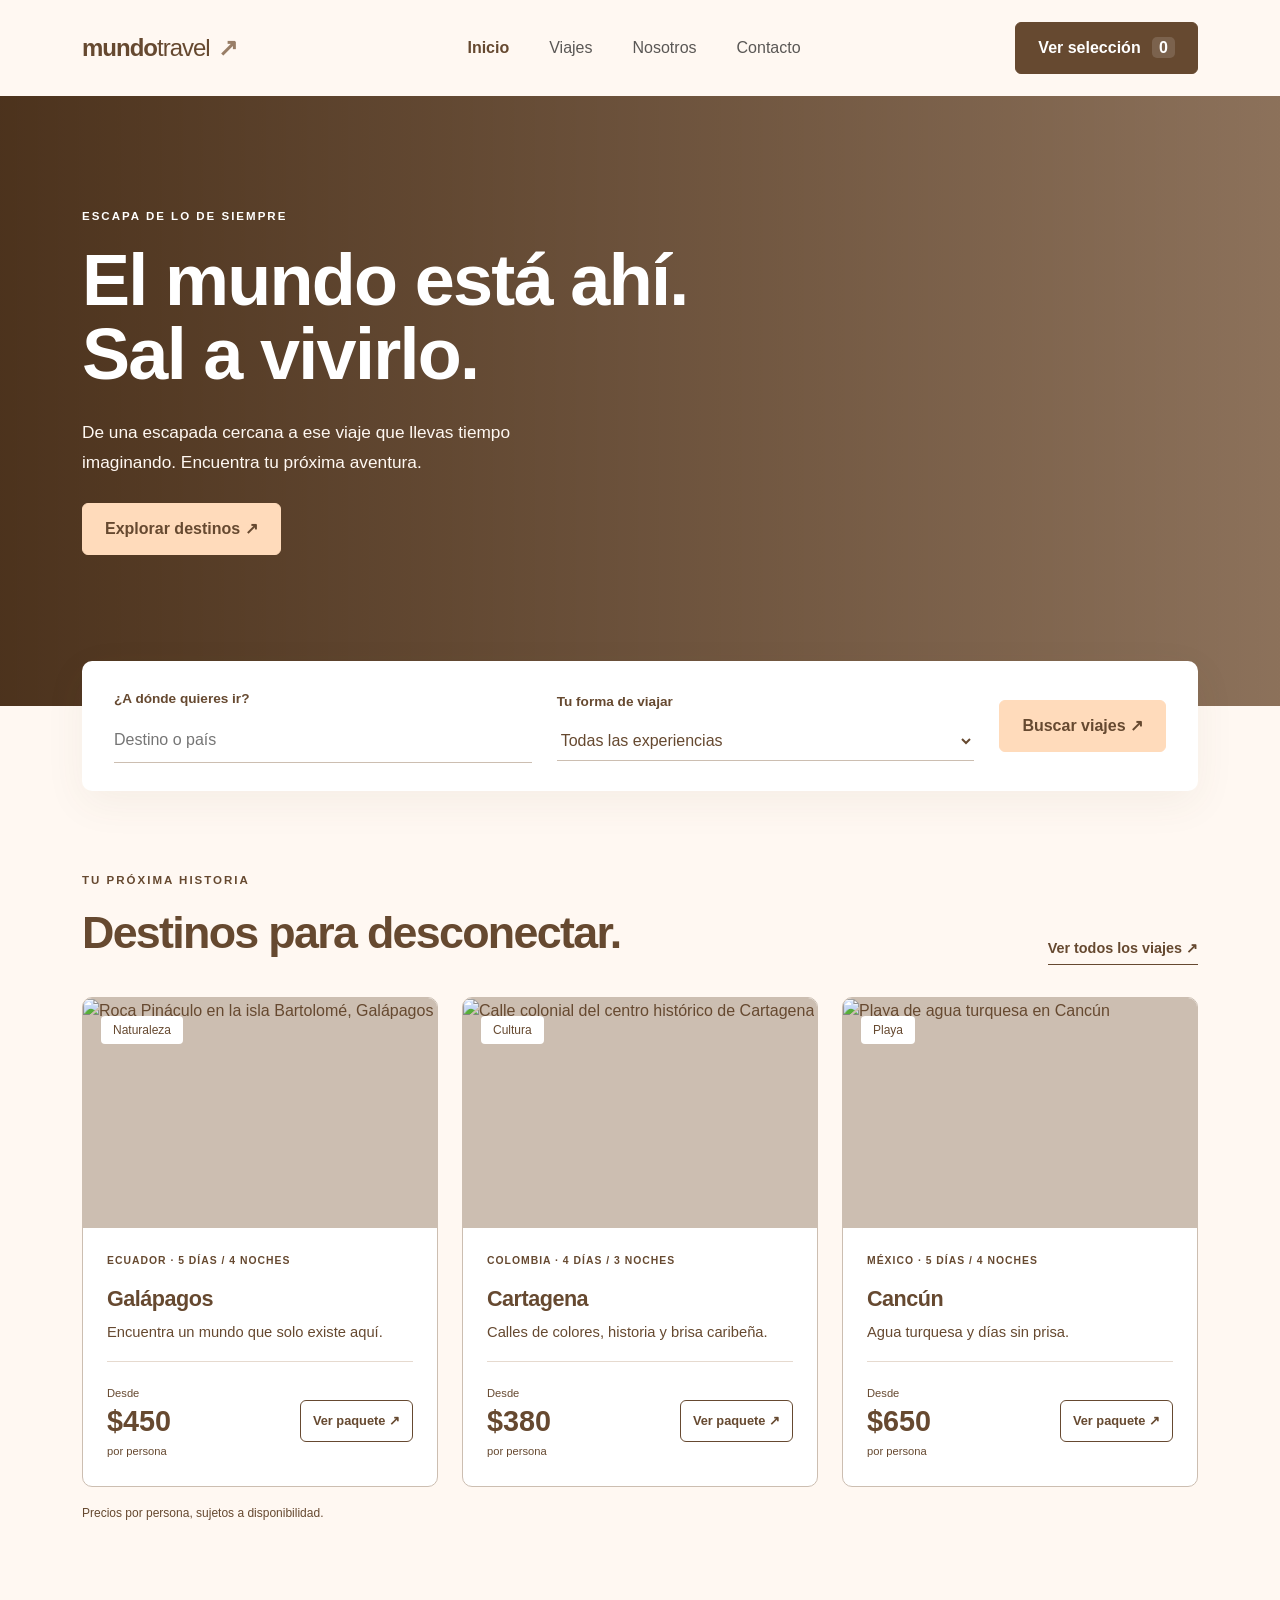
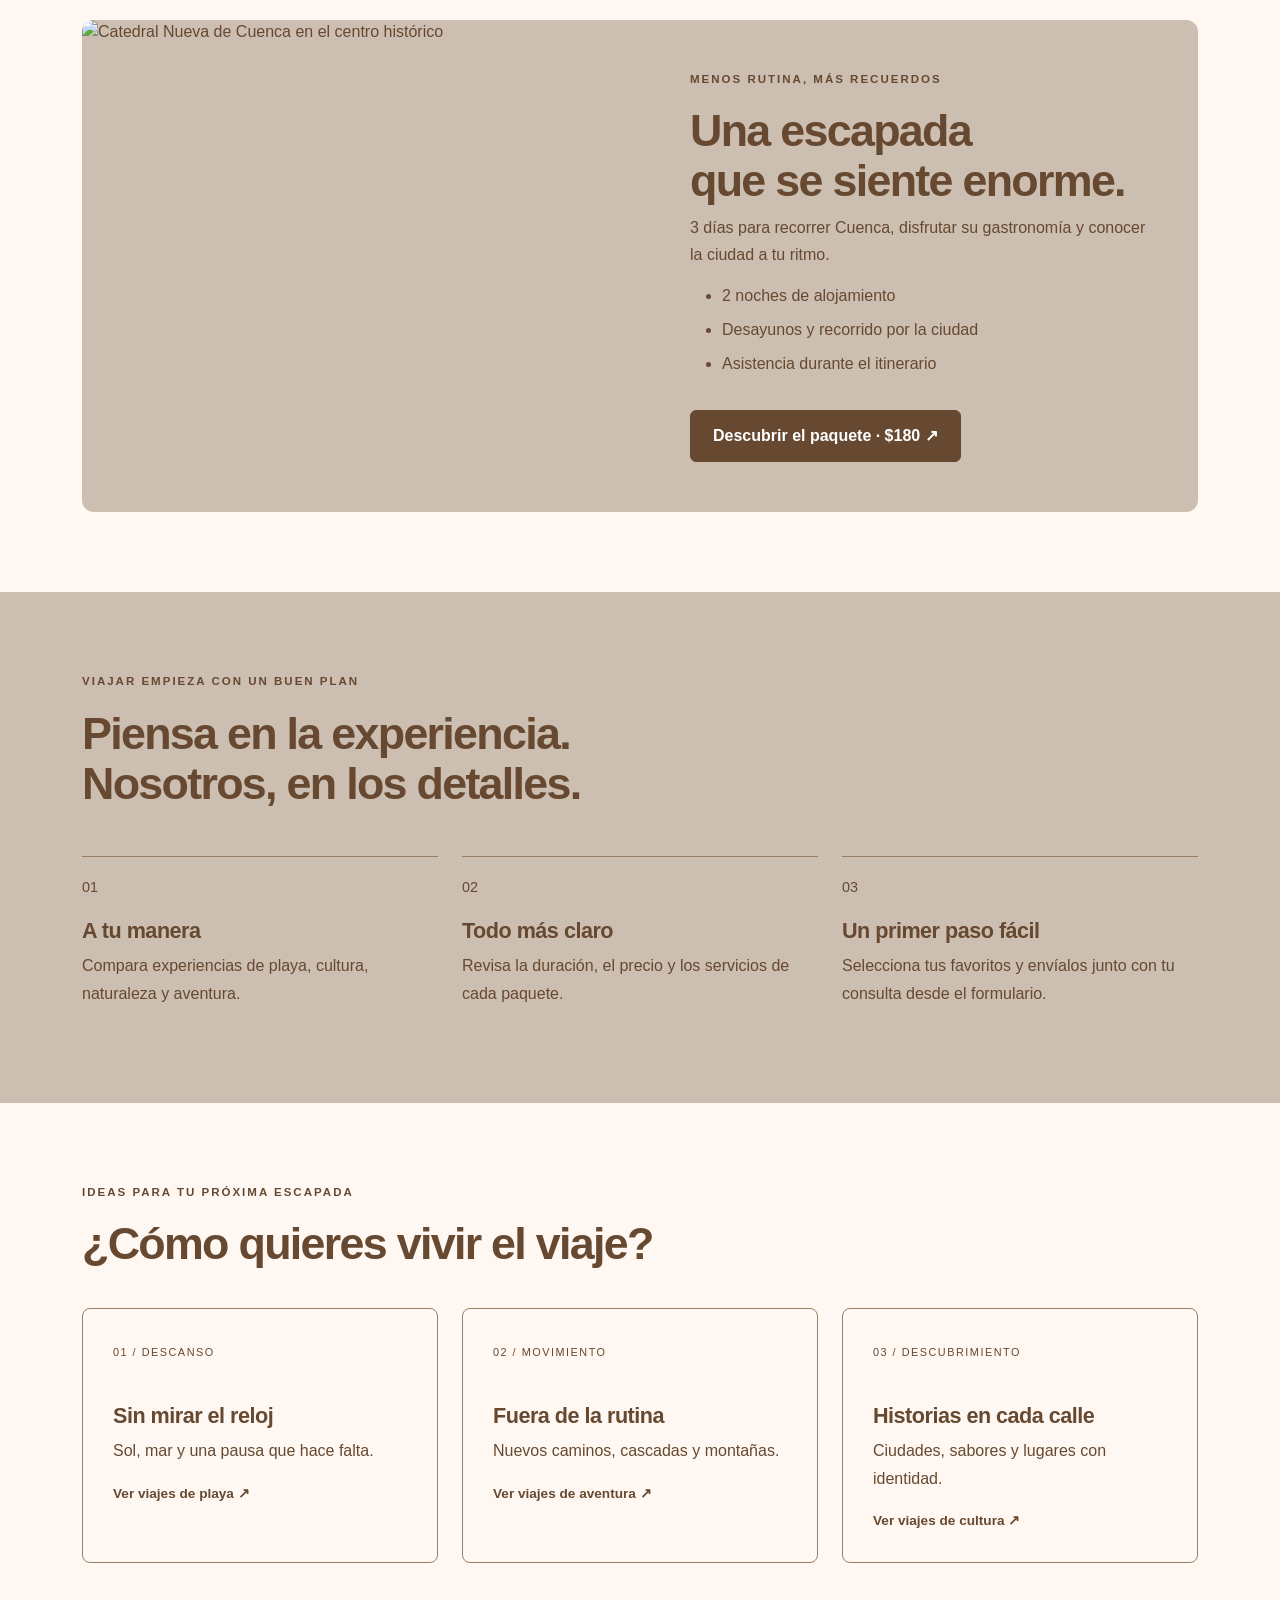
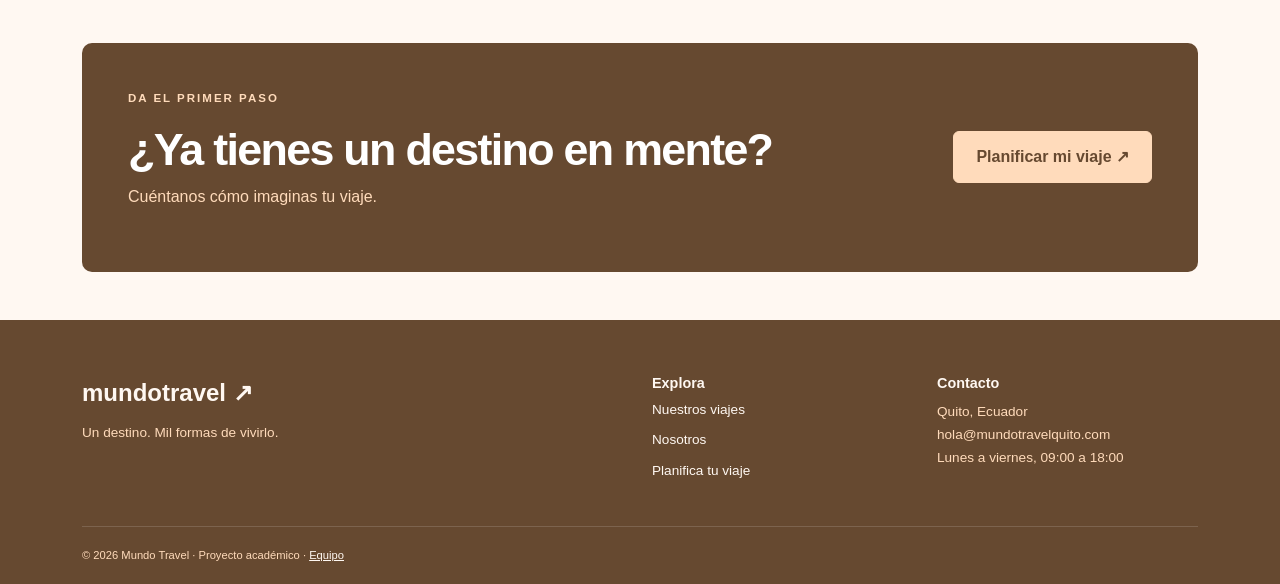
==== commit 7dd9d024: "Actualiza inicio, estilos y JavaScript" ====
--- a/index.html
+++ b/index.html
@@ -1,268 +1,269 @@
 <!doctype html>
 <html lang="es">
-
 <head>
-    <meta charset="UTF-8">
-    <meta name="viewport" content="width=device-width, initial-scale=1">
-    <meta name="description" content="Mundo Travel: viajes a Galápagos, Cartagena, Cancún y más destinos. Compara paquetes y planifica tu próxima aventura.">
-    <title>Tu próxima aventura | Mundo Travel</title>
-    <link href="https://cdn.jsdelivr.net/npm/bootstrap@5.3.3/dist/css/bootstrap.min.css" rel="stylesheet">
-    <link href="css/estilos.css" rel="stylesheet">
+  <meta charset="UTF-8">
+  <meta name="viewport" content="width=device-width, initial-scale=1">
+  <meta name="description" content="Mundo Travel, agencia de viajes en Quito. Paquetes a Galápagos, Cartagena, Cancún y más.">
+  <meta name="author" content="Mateo Villarroel">
+  <title>Tu próxima aventura | Mundo Travel</title>
+  <link href="css/bootstrap.min.css" rel="stylesheet">
+  <link href="css/estilos.css" rel="stylesheet">
 </head>
-
 <body>
-    <header class="site-header">
-        <nav class="navbar navbar-expand-lg container">
-            <a class="navbar-brand" href="index.html">mundo<span>travel</span>
-                <b>↗</b>
-            </a>
-            <button class="navbar-toggler" type="button" data-bs-toggle="collapse" data-bs-target="#menu"
-                aria-controls="menu" aria-expanded="false" aria-label="Abrir menú">
-                <span class="navbar-toggler-icon">
-                </span>
-            </button>
-            <div class="collapse navbar-collapse" id="menu">
-                <ul class="navbar-nav mx-auto">
-                    <li class="nav-item">
-                        <a class="nav-link active" href="index.html">Inicio</a>
-                    </li>
-                    <li class="nav-item">
-                        <a class="nav-link " href="viajes.html">Viajes</a>
-                    </li>
-                    <li class="nav-item">
-                        <a class="nav-link " href="nosotros.html">Nosotros</a>
-                    </li>
-                    <li class="nav-item">
-                        <a class="nav-link " href="contacto.html">Contacto</a>
-                    </li>
-                </ul>
-                <a class="btn btn-dark" href="viajes.html#seleccion">Ver selección <span class="contador">0</span>
-                </a>
-            </div>
-        </nav>
-    </header>
-    <main>
-        <!-- Inicio -->
-        <section class="hero"
-            style="background-image:linear-gradient(90deg,rgba(8,34,37,.72),rgba(8,34,37,.12)),url('https://images.unsplash.com/photo-1507525428034-b723cf961d3e?auto=format&fit=crop&w=1400&q=85')">
-            <div class="container">
-                <p class="eyebrow light">ESCAPA DE LO DE SIEMPRE</p>
-                <h1>El mundo está ahí.<br>Sal a vivirlo.</h1>
-                <p class="hero-copy">De una escapada cercana a ese viaje que llevas tiempo imaginando. Encuentra tu
-                    próxima aventura.</p>
-                <a href="viajes.html" class="btn btn-coral">Explorar destinos ↗</a>
-            </div>
-        </section>
-        <div class="container search-wrap">
-            <form id="buscador" class="search-box">
+
+  <!-- Menú -->
+  <header class="site-header">
+    <nav class="navbar navbar-expand-lg container">
+      <a class="navbar-brand" href="index.html">mundo<span>travel</span><b>↗</b></a>
+      <button class="navbar-toggler" type="button" data-bs-toggle="collapse" data-bs-target="#menu" aria-controls="menu" aria-expanded="false" aria-label="Abrir menú">
+        <span class="navbar-toggler-icon"></span>
+      </button>
+      <div class="collapse navbar-collapse" id="menu">
+        <ul class="navbar-nav mx-auto">
+          <li class="nav-item"><a class="nav-link active" aria-current="page" href="index.html">Inicio</a></li>
+          <li class="nav-item"><a class="nav-link" href="viajes.html">Viajes</a></li>
+          <li class="nav-item"><a class="nav-link" href="nosotros.html">Nosotros</a></li>
+          <li class="nav-item"><a class="nav-link" href="contacto.html">Contacto</a></li>
+        </ul>
+        <a class="btn btn-dark" href="viajes.html#seleccion">Ver selección <span class="contador">0</span></a>
+      </div>
+    </nav>
+  </header>
+
+  <!-- Página de inicio - Mateo Villarroel -->
+  <main>
+
+    <!-- Portada -->
+    <section class="hero">
+      <div class="container">
+        <p class="eyebrow light">ESCAPA DE LO DE SIEMPRE</p>
+        <h1>El mundo está ahí.<br>Sal a vivirlo.</h1>
+        <p class="hero-copy">De una escapada cercana a ese viaje que llevas tiempo imaginando. Encuentra tu próxima aventura.</p>
+        <a href="viajes.html" class="btn btn-coral">Explorar destinos ↗</a>
+      </div>
+    </section>
+
+    <!-- Buscador: manda la búsqueda a viajes.html -->
+    <div class="container search-wrap">
+      <form class="search-box" action="viajes.html" method="get">
+        <div>
+          <label for="buscar">¿A dónde quieres ir?</label>
+          <input id="buscar" name="destino" placeholder="Destino o país">
+        </div>
+        <div>
+          <label for="categoria">Tu forma de viajar</label>
+          <select id="categoria" name="categoria">
+            <option value="">Todas las experiencias</option>
+            <option>Playa</option>
+            <option>Naturaleza</option>
+            <option>Aventura</option>
+            <option>Cultura</option>
+          </select>
+        </div>
+        <button class="btn btn-coral" type="submit">Buscar viajes ↗</button>
+      </form>
+    </div>
+
+    <!-- Destinos destacados -->
+    <section class="container section">
+      <div class="section-heading">
+        <div>
+          <p class="eyebrow">TU PRÓXIMA HISTORIA</p>
+          <h2>Destinos para desconectar.</h2>
+        </div>
+        <a class="text-link" href="viajes.html">Ver todos los viajes ↗</a>
+      </div>
+
+      <div class="row g-4">
+        <article class="col-md-6 col-lg-4">
+          <div class="trip-card h-100">
+            <div class="trip-photo">
+              <img src="https://images.unsplash.com/photo-1706957614198-8d2e5f0ed6ea?auto=format&fit=crop&w=1400&q=85" alt="Roca Pináculo en la isla Bartolomé, Galápagos" loading="lazy">
+              <span>Naturaleza</span>
+            </div>
+            <div class="p-4">
+              <p class="eyebrow">Ecuador · 5 días / 4 noches</p>
+              <h3>Galápagos</h3>
+              <p>Encuentra un mundo que solo existe aquí.</p>
+              <div class="price-row">
                 <div>
-                    <label for="buscar">¿A dónde quieres ir?</label>
-                    <input id="buscar" name="destino" placeholder="Destino o país">
+                  <small>Desde</small>
+                  <strong>$450</strong>
+                  <small>por persona</small>
                 </div>
+                <a class="btn btn-outline-dark" href="viajes.html?destino=galapagos">Ver paquete ↗</a>
+              </div>
+            </div>
+          </div>
+        </article>
+
+        <article class="col-md-6 col-lg-4">
+          <div class="trip-card h-100">
+            <div class="trip-photo">
+              <img src="https://images.unsplash.com/photo-1534943441045-1009d7cb0bb9?auto=format&fit=crop&w=1400&q=85" alt="Calle colonial del centro histórico de Cartagena" loading="lazy">
+              <span>Cultura</span>
+            </div>
+            <div class="p-4">
+              <p class="eyebrow">Colombia · 4 días / 3 noches</p>
+              <h3>Cartagena</h3>
+              <p>Calles de colores, historia y brisa caribeña.</p>
+              <div class="price-row">
                 <div>
-                    <label for="categoria">Tu forma de viajar</label>
-                    <select id="categoria" name="categoria">
-                        <option value="">Todas las experiencias</option>
-                        <option>Playa</option>
-                        <option>Naturaleza</option>
-                        <option>Aventura</option>
-                        <option>Cultura</option>
-                    </select>
+                  <small>Desde</small>
+                  <strong>$380</strong>
+                  <small>por persona</small>
                 </div>
-                <button class="btn btn-coral" type="submit">Buscar viajes ↗</button>
-            </form>
-            <p id="resultado" class="mt-3" role="status">Busca entre los tres destinos destacados. Para ver todos, abre
-                Viajes.</p>
-        </div>
-        <section class="container section">
-            <div class="section-heading">
+                <a class="btn btn-outline-dark" href="viajes.html?destino=cartagena">Ver paquete ↗</a>
+              </div>
+            </div>
+          </div>
+        </article>
+
+        <article class="col-md-6 col-lg-4">
+          <div class="trip-card h-100">
+            <div class="trip-photo">
+              <img src="https://images.unsplash.com/photo-1457537227909-08f41319e53c?auto=format&fit=crop&w=1400&q=85" alt="Playa de agua turquesa en Cancún" loading="lazy">
+              <span>Playa</span>
+            </div>
+            <div class="p-4">
+              <p class="eyebrow">México · 5 días / 4 noches</p>
+              <h3>Cancún</h3>
+              <p>Agua turquesa y días sin prisa.</p>
+              <div class="price-row">
                 <div>
-                    <p class="eyebrow">TU PRÓXIMA HISTORIA</p>
-                    <h2>Destinos para desconectar.</h2>
+                  <small>Desde</small>
+                  <strong>$650</strong>
+                  <small>por persona</small>
                 </div>
-                <a class="text-link" href="viajes.html">Ver todos los viajes ↗</a>
-            </div>
-            <div class="row g-4">
-                <article class="col-md-6 col-lg-4 destino" data-nombre="Galápagos Ecuador" data-categoria="Naturaleza">
-                    <div class="trip-card h-100">
-                        <div class="trip-photo">
-                            <img src="https://images.unsplash.com/photo-1544551763-46a013bb70d5?auto=format&fit=crop&w=1400&q=85"
-                                alt="Paisaje de las islas Galápagos" loading="lazy">
-                            <span>Naturaleza</span>
-                        </div>
-                        <div class="p-4">
-                            <p class="eyebrow">Ecuador · 5 días / 4 noches</p>
-                            <h3>Galápagos</h3>
-                            <p>Encuentra un mundo que solo existe aquí.</p>
-                            <div class="price-row">
-                                <div>
-                                    <small>Desde</small>
-                                    <strong>$450</strong>
-                                    <small>por persona</small>
-                                </div>
-                                <a class="btn btn-outline-dark" href="viajes.html">Ver paquetes ↗</a>
-                            </div>
-                        </div>
-                    </div>
-                </article>
-                <article class="col-md-6 col-lg-4 destino" data-nombre="Cartagena Colombia" data-categoria="Cultura">
-                    <div class="trip-card h-100">
-                        <div class="trip-photo">
-                            <img src="https://images.unsplash.com/photo-1518509562904-e7ef99cdcc86?auto=format&fit=crop&w=1400&q=85"
-                                alt="Calles coloridas de Cartagena" loading="lazy">
-                            <span>Cultura</span>
-                        </div>
-                        <div class="p-4">
-                            <p class="eyebrow">Colombia · 4 días / 3 noches</p>
-                            <h3>Cartagena</h3>
-                            <p>Calles de colores, historia y brisa caribeña.</p>
-                            <div class="price-row">
-                                <div>
-                                    <small>Desde</small>
-                                    <strong>$380</strong>
-                                    <small>por persona</small>
-                                </div>
-                                <a class="btn btn-outline-dark" href="viajes.html">Ver paquetes ↗</a>
-                            </div>
-                        </div>
-                    </div>
-                </article>
-                <article class="col-md-6 col-lg-4 destino" data-nombre="Cancún México" data-categoria="Playa">
-                    <div class="trip-card h-100">
-                        <div class="trip-photo">
-                            <img src="https://images.unsplash.com/photo-1510414842594-a61c69b5ae57?auto=format&fit=crop&w=1400&q=85"
-                                alt="Playa de aguas turquesa en Cancún" loading="lazy">
-                            <span>Playa</span>
-                        </div>
-                        <div class="p-4">
-                            <p class="eyebrow">México · 5 días / 4 noches</p>
-                            <h3>Cancún</h3>
-                            <p>Agua turquesa y días sin prisa.</p>
-                            <div class="price-row">
-                                <div>
-                                    <small>Desde</small>
-                                    <strong>$650</strong>
-                                    <small>por persona</small>
-                                </div>
-                                <a class="btn btn-outline-dark" href="viajes.html">Ver paquetes ↗</a>
-                            </div>
-                        </div>
-                    </div>
-                </article>
-            </div>
-            <p class="fine mt-3">Fotografías referenciales. Precios por persona, sujetos a disponibilidad.
-            </p>
-        </section>
-        <section class="container section pt-0">
-            <div class="feature">
-                <img src="https://images.unsplash.com/photo-1476514525535-07fb3b4ae5f1?auto=format&fit=crop&w=1400&q=85"
-                    alt="Paisaje de montaña y lago" loading="lazy">
-                <div>
-                    <p class="eyebrow">MENOS RUTINA, MÁS RECUERDOS</p>
-                    <h2>Una escapada<br>que se siente enorme.</h2>
-                    <p>Tres días para recorrer Cuenca, disfrutar su gastronomía y explorar a tu ritmo.</p>
-                    <ul>
-                        <li>2 noches de alojamiento</li>
-                        <li>Desayunos y recorrido por la ciudad</li>
-                        <li>Asistencia durante el itinerario</li>
-                    </ul>
-                    <a href="viajes.html" class="btn btn-dark">Descubrir el paquete · $180 ↗</a>
-                </div>
-            </div>
-        </section>
-        <section class="benefits">
-            <div class="container section">
-                <p class="eyebrow">VIAJAR EMPIEZA CON UN BUEN PLAN</p>
-                <h2>Piensa en la experiencia.<br>Nosotros, en los detalles.</h2>
-                <div class="row g-4 mt-4">
-                    <div class="col-md-4">
-                        <span class="number">01</span>
-                        <h3>A tu manera</h3>
-                        <p>Compara experiencias de playa, cultura, naturaleza y aventura.</p>
-                    </div>
-                    <div class="col-md-4">
-                        <span class="number">02</span>
-                        <h3>Todo más claro</h3>
-                        <p>Consulta duración, precio orientativo y servicios de cada paquete.</p>
-                    </div>
-                    <div class="col-md-4">
-                        <span class="number">03</span>
-                        <h3>Un primer paso fácil</h3>
-                        <p>Selecciona tus favoritos y prepara una consulta desde el formulario.</p>
-                    </div>
-                </div>
-            </div>
-        </section>
-        <section class="container section">
-            <div class="section-heading">
-                <div>
-                    <p class="eyebrow">IDEAS PARA TU PRÓXIMA ESCAPADA</p>
-                    <h2>¿Cómo quieres vivir el viaje?</h2>
-                </div>
-            </div>
-            <div class="row g-4">
-                <div class="col-md-4">
-                    <a class="experience" href="viajes.html">
-                        <span>01 / DESCANSO</span>
-                        <h3>Sin mirar el reloj</h3>
-                        <p>Sol, mar y una pausa que hace falta.</p>
-                        <b>Explorar ↗</b>
-                    </a>
-                </div>
-                <div class="col-md-4">
-                    <a class="experience" href="viajes.html">
-                        <span>02 / MOVIMIENTO</span>
-                        <h3>Fuera de la rutina</h3>
-                        <p>Nuevos caminos, cascadas y montañas.</p>
-                        <b>Explorar ↗</b>
-                    </a>
-                </div>
-                <div class="col-md-4">
-                    <a class="experience" href="viajes.html">
-                        <span>03 / DESCUBRIMIENTO</span>
-                        <h3>Historias en cada calle</h3>
-                        <p>Ciudades, sabores y lugares con identidad.</p>
-                        <b>Explorar ↗</b>
-                    </a>
-                </div>
-            </div>
-        </section>
-        <section class="container mb-5">
-            <div class="cta">
-                <div>
-                    <p class="eyebrow">DA EL PRIMER PASO</p>
-                    <h2>¿Ya tienes un destino en mente?</h2>
-                    <p>Cuéntanos cómo imaginas tu viaje.</p>
-                </div>
-                <a class="btn btn-coral" href="contacto.html">Planificar mi viaje ↗</a>
-            </div>
-        </section>
-    </main>
-    <footer>
-        <div class="container">
-            <div class="row g-4">
-                <div class="col-md-6">
-                    <a class="footer-logo" href="index.html">mundotravel ↗</a>
-                    <p>Un destino. Mil formas de vivirlo.</p>
-                </div>
-                <div class="col-md-3">
-                    <h3>Explora</h3>
-                    <a href="viajes.html">Nuestros viajes</a>
-                    <a href="nosotros.html">El equipo</a>
-                    <a href="contacto.html">Planifica tu viaje</a>
-                </div>
-                <div class="col-md-3">
-                    <h3>Información</h3>
-                    <p>Precios por persona, sujetos a disponibilidad. Los paquetes no incluyen vuelos.</p>
-                </div>
-            </div>
-            <div class="footer-bottom">© 2026 Mundo Travel · Todos los derechos reservados</div>
-        </div>
-    </footer>
-    <script src="https://cdn.jsdelivr.net/npm/bootstrap@5.3.3/dist/js/bootstrap.bundle.min.js">
-    </script>
-    <script src="js/script.js">
-    </script>
+                <a class="btn btn-outline-dark" href="viajes.html?destino=cancun">Ver paquete ↗</a>
+              </div>
+            </div>
+          </div>
+        </article>
+      </div>
+      <p class="fine mt-3">Precios por persona, sujetos a disponibilidad.</p>
+    </section>
+
+    <!-- Paquete destacado -->
+    <section class="container section pt-0">
+      <div class="feature">
+        <img src="https://images.unsplash.com/photo-1592509008474-1281d9df4eab?auto=format&fit=crop&w=1400&q=85" alt="Catedral Nueva de Cuenca en el centro histórico" loading="lazy">
+        <div>
+          <p class="eyebrow">MENOS RUTINA, MÁS RECUERDOS</p>
+          <h2>Una escapada<br>que se siente enorme.</h2>
+          <p>3 días para recorrer Cuenca, disfrutar su gastronomía y conocer la ciudad a tu ritmo.</p>
+          <ul>
+            <li>2 noches de alojamiento</li>
+            <li>Desayunos y recorrido por la ciudad</li>
+            <li>Asistencia durante el itinerario</li>
+          </ul>
+          <a href="viajes.html?destino=cuenca" class="btn btn-dark">Descubrir el paquete · $180 ↗</a>
+        </div>
+      </div>
+    </section>
+
+    <!-- ¿Por qué viajar con nosotros? -->
+    <section class="benefits">
+      <div class="container section">
+        <p class="eyebrow">VIAJAR EMPIEZA CON UN BUEN PLAN</p>
+        <h2>Piensa en la experiencia.<br>Nosotros, en los detalles.</h2>
+        <div class="row g-4 mt-4">
+          <div class="col-md-4">
+            <span class="number">01</span>
+            <h3>A tu manera</h3>
+            <p>Compara experiencias de playa, cultura, naturaleza y aventura.</p>
+          </div>
+          <div class="col-md-4">
+            <span class="number">02</span>
+            <h3>Todo más claro</h3>
+            <p>Revisa la duración, el precio y los servicios de cada paquete.</p>
+          </div>
+          <div class="col-md-4">
+            <span class="number">03</span>
+            <h3>Un primer paso fácil</h3>
+            <p>Selecciona tus favoritos y envíalos junto con tu consulta desde el formulario.</p>
+          </div>
+        </div>
+      </div>
+    </section>
+
+    <!-- Tipos de viaje -->
+    <section class="container section">
+      <div class="section-heading">
+        <div>
+          <p class="eyebrow">IDEAS PARA TU PRÓXIMA ESCAPADA</p>
+          <h2>¿Cómo quieres vivir el viaje?</h2>
+        </div>
+      </div>
+      <div class="row g-4">
+        <div class="col-md-4">
+          <a class="experience" href="viajes.html?categoria=Playa">
+            <span>01 / DESCANSO</span>
+            <h3>Sin mirar el reloj</h3>
+            <p>Sol, mar y una pausa que hace falta.</p>
+            <b>Ver viajes de playa ↗</b>
+          </a>
+        </div>
+        <div class="col-md-4">
+          <a class="experience" href="viajes.html?categoria=Aventura">
+            <span>02 / MOVIMIENTO</span>
+            <h3>Fuera de la rutina</h3>
+            <p>Nuevos caminos, cascadas y montañas.</p>
+            <b>Ver viajes de aventura ↗</b>
+          </a>
+        </div>
+        <div class="col-md-4">
+          <a class="experience" href="viajes.html?categoria=Cultura">
+            <span>03 / DESCUBRIMIENTO</span>
+            <h3>Historias en cada calle</h3>
+            <p>Ciudades, sabores y lugares con identidad.</p>
+            <b>Ver viajes de cultura ↗</b>
+          </a>
+        </div>
+      </div>
+    </section>
+
+    <!-- Invitación final -->
+    <section class="container mb-5">
+      <div class="cta">
+        <div>
+          <p class="eyebrow">DA EL PRIMER PASO</p>
+          <h2>¿Ya tienes un destino en mente?</h2>
+          <p>Cuéntanos cómo imaginas tu viaje.</p>
+        </div>
+        <a class="btn btn-coral" href="contacto.html">Planificar mi viaje ↗</a>
+      </div>
+    </section>
+
+  </main>
+
+  <!-- Footer -->
+  <footer>
+    <div class="container">
+      <div class="row g-4">
+        <div class="col-md-6">
+          <a class="footer-logo" href="index.html">mundotravel ↗</a>
+          <p>Un destino. Mil formas de vivirlo.</p>
+        </div>
+        <div class="col-md-3">
+          <h3>Explora</h3>
+          <a href="viajes.html">Nuestros viajes</a>
+          <a href="nosotros.html">Nosotros</a>
+          <a href="contacto.html">Planifica tu viaje</a>
+        </div>
+        <div class="col-md-3">
+          <h3>Contacto</h3>
+          <p>Quito, Ecuador<br>hola@mundotravelquito.com<br>Lunes a viernes, 09:00 a 18:00</p>
+        </div>
+      </div>
+      <div class="footer-bottom">© 2026 Mundo Travel · Proyecto académico · <a href="nosotros.html#equipo">Equipo</a></div>
+    </div>
+  </footer>
+
+  <!-- Aviso -->
+  <div id="aviso" role="status" aria-live="polite"></div>
+
+  <script src="js/bootstrap.bundle.min.js"></script>
+  <script src="js/script.js"></script>
 </body>
-
-</html>+</html>
--- a/css/estilos.css
+++ b/css/estilos.css
@@ -1,141 +1,252 @@
-/* Estilos generales del sitio */
+/* Mundo Travel - estilos.css
+   Mateo Villarroel */
+
+
+/* ---------- Colores ---------- */
 :root {
-  --ink: #664930;
-  --coral: #ffdbbb;
-  --paper: #fff8f2;
-  --muted: #664930;
-}
+  --cafe: #664930;
+  --cafe-medio: #997E67;
+  --arena: #CCBEB1;
+  --durazno: #FFDBBB;
+  --durazno-oscuro: #F3C69E;
+  --papel: #FFF8F2;
+  --borde: #E6DACF;
+  --blanco: #FFFFFF;
+}
+
+
+/* ---------- General ---------- */
 body {
   font-family: Arial, Helvetica, sans-serif;
-  background: var(--paper);
-  color: var(--ink);
-}
+  background: var(--papel);
+  color: var(--cafe);
+}
+
 h1,
 h2,
 h3 {
   font-weight: 700;
   letter-spacing: -1.7px;
 }
+
 h1 {
   font-size: 4.5rem;
   line-height: 1.04;
 }
+
 h2 {
   font-size: 2.8rem;
   line-height: 1.12;
 }
+
 h3 {
   font-size: 1.35rem;
   letter-spacing: -0.5px;
 }
+
 p {
   line-height: 1.7;
-  color: var(--muted);
-}
+  color: var(--cafe);
+}
+
 a {
   color: inherit;
 }
+
+.eyebrow {
+  font-size: 0.72rem;
+  font-weight: 700;
+  letter-spacing: 2px;
+  text-transform: uppercase;
+  margin-bottom: 16px;
+}
+
+.light {
+  color: var(--blanco);
+}
+
+.fine {
+  font-size: 0.75rem;
+}
+
+.section {
+  padding-top: 80px;
+  padding-bottom: 80px;
+}
+
+.section-heading {
+  display: flex;
+  align-items: end;
+  justify-content: space-between;
+  gap: 20px;
+  margin-bottom: 32px;
+}
+
+.text-link {
+  font-size: 0.9rem;
+  font-weight: 700;
+  text-decoration: none;
+  border-bottom: 1px solid;
+  padding-bottom: 5px;
+}
+
+.page-top {
+  padding-top: 60px;
+  padding-bottom: 60px;
+}
+
+.page-top > p:last-child {
+  max-width: 600px;
+  margin-top: 25px;
+}
+
+a:focus-visible,
+button:focus-visible,
+input:focus-visible,
+select:focus-visible,
+textarea:focus-visible {
+  outline: 3px solid var(--cafe-medio);
+  outline-offset: 3px;
+}
+
+.cta a:focus-visible,
+footer a:focus-visible {
+  outline-color: var(--durazno);
+}
+
+
+/* ---------- Menú ---------- */
 .site-header {
-  background: var(--paper);
-}
+  background: var(--papel);
+}
+
 .navbar {
-  padding-top: 22px;
-  padding-bottom: 22px;
-}
+  padding: 22px 12px;
+}
+
 .navbar-brand {
   font-size: 1.5rem;
   font-weight: 800;
   letter-spacing: -1px;
-  color: var(--ink);
-}
+  color: var(--cafe);
+}
+
 .navbar-brand span {
   font-weight: 400;
 }
+
 .navbar-brand b {
-  color: var(--coral);
+  color: var(--cafe-medio);
   margin-left: 8px;
 }
+
 .nav-link {
   margin: 0 12px;
 }
+
 .nav-link.active {
   font-weight: 700;
-  color: var(--ink) !important;
-}
-.btn {
-  border-radius: 6px;
-  padding: 13px 22px;
-  font-weight: 600;
-}
-.btn-dark {
-  background: var(--ink);
-  border-color: var(--ink);
-}
-.btn-coral {
-  background: var(--coral);
-  border-color: var(--coral);
-  color: #664930;
-}
-.btn-coral:hover {
-  background: #ccbeb1;
-  color: white;
-}
+  color: var(--cafe) !important;
+}
+
 .contador {
   background: #ffffff24;
   padding: 2px 7px;
   border-radius: 5px;
   margin-left: 7px;
 }
+
+
+/* ---------- Botones ---------- */
+.btn {
+  border-radius: 6px;
+  padding: 13px 22px;
+  font-weight: 600;
+}
+
+.btn-coral {
+  --bs-btn-color: var(--cafe);
+  --bs-btn-bg: var(--durazno);
+  --bs-btn-border-color: var(--durazno);
+  --bs-btn-hover-color: var(--cafe);
+  --bs-btn-hover-bg: var(--durazno-oscuro);
+  --bs-btn-hover-border-color: var(--durazno-oscuro);
+  --bs-btn-active-color: var(--cafe);
+  --bs-btn-active-bg: var(--durazno-oscuro);
+  --bs-btn-active-border-color: var(--durazno-oscuro);
+}
+
+.btn-dark {
+  --bs-btn-color: var(--blanco);
+  --bs-btn-bg: var(--cafe);
+  --bs-btn-border-color: var(--cafe);
+  --bs-btn-hover-color: var(--blanco);
+  --bs-btn-hover-bg: var(--cafe-medio);
+  --bs-btn-hover-border-color: var(--cafe-medio);
+  --bs-btn-active-color: var(--blanco);
+  --bs-btn-active-bg: var(--cafe-medio);
+  --bs-btn-active-border-color: var(--cafe-medio);
+}
+
+.btn-outline-dark {
+  --bs-btn-color: var(--cafe);
+  --bs-btn-border-color: var(--cafe);
+  --bs-btn-hover-color: var(--blanco);
+  --bs-btn-hover-bg: var(--cafe);
+  --bs-btn-hover-border-color: var(--cafe);
+  --bs-btn-active-color: var(--blanco);
+  --bs-btn-active-bg: var(--cafe);
+  --bs-btn-active-border-color: var(--cafe);
+}
+
+
+/* ---------- Inicio ---------- */
 .hero {
   min-height: 610px;
+  background-image:
+    linear-gradient(90deg, rgba(8, 34, 37, 0.72), rgba(8, 34, 37, 0.12)),
+    url("https://images.unsplash.com/photo-1507525428034-b723cf961d3e?auto=format&fit=crop&w=1400&q=85");
+  background-color: var(--cafe-medio);
+  background-blend-mode: luminosity;
   background-size: cover;
   background-position: center;
   display: flex;
   align-items: center;
-  color: white;
+  color: var(--blanco);
   padding: 70px 0 110px;
 }
+
 .hero h1 {
   max-width: 850px;
 }
+
 .hero-copy {
-  color: #f4f7f5;
+  color: var(--papel);
   max-width: 480px;
   font-size: 1.08rem;
   margin: 26px 0;
 }
-.eyebrow {
-  font-size: 0.72rem;
-  font-weight: 700;
-  letter-spacing: 2px;
-  text-transform: uppercase;
-  margin-bottom: 16px;
-}
-.light {
-  color: white;
-}
-.hero-note {
-  display: block;
-  font-size: 0.7rem;
-  margin-top: 30px;
-  color: #eee;
-}
+
+/* buscador (inicio y viajes) */
 .search-wrap {
   position: relative;
   margin-top: -45px;
 }
+
 .search-box {
   display: flex;
   align-items: center;
   gap: 25px;
   padding: 28px 32px;
-  background: white;
+  background: var(--blanco);
   border-radius: 10px;
   box-shadow: 0 12px 40px #66493010;
 }
+
 .search-box > div {
   flex: 1;
 }
+
 .search-box label,
 .contact-form label {
   display: block;
@@ -143,147 +254,87 @@
   font-weight: 700;
   margin-bottom: 9px;
 }
+
 .search-box input,
 .search-box select {
   width: 100%;
   border: 0;
-  border-bottom: 1px solid #ccd5cf;
-  background: white;
+  border-bottom: 1px solid var(--arena);
+  background: var(--blanco);
   padding: 10px 0;
-  color: var(--muted);
-}
-.section {
-  padding-top: 80px;
-  padding-bottom: 80px;
-}
-.section-heading {
-  display: flex;
-  align-items: end;
-  justify-content: space-between;
-  gap: 20px;
-  margin-bottom: 32px;
-}
-.text-link {
-  font-size: 0.9rem;
-  font-weight: 700;
-  text-decoration: none;
-  border-bottom: 1px solid;
-  padding-bottom: 5px;
-}
-.trip-card {
-  background: white;
-  border-radius: 10px;
-  overflow: hidden;
-  border: 1px solid #e4e8e2;
-}
-.trip-photo {
-  height: 230px;
-  position: relative;
-}
-.trip-photo img {
-  width: 100%;
-  height: 100%;
-  object-fit: cover;
-}
-.trip-photo span {
-  position: absolute;
-  left: 18px;
-  top: 18px;
-  background: white;
-  padding: 5px 12px;
-  border-radius: 4px;
-  font-size: 0.75rem;
-}
-.trip-card .eyebrow {
-  letter-spacing: 1px;
-  font-size: 0.65rem;
-}
-.trip-card p {
-  font-size: 0.92rem;
-}
-.price-row {
-  display: flex;
-  align-items: center;
-  justify-content: space-between;
-  gap: 10px;
-  border-top: 1px solid #eee;
-  padding-top: 18px;
-}
-.price-row strong {
-  font-size: 1.8rem;
-  display: block;
-  line-height: 1.2;
-}
-.price-row small {
-  color: var(--muted);
-  font-size: 0.7rem;
-}
-.price-row .btn {
-  font-size: 0.8rem;
-  padding: 10px 12px;
-}
-.fine {
-  font-size: 0.75rem;
-}
+  color: var(--cafe);
+}
+
 .feature {
   display: flex;
   flex-wrap: wrap;
-  background: #ccbeb1;
+  background: var(--arena);
   border-radius: 12px;
   overflow: hidden;
 }
+
 .feature > img {
   width: 50%;
   height: 100%;
   min-height: 470px;
   object-fit: cover;
 }
+
 .feature > div {
   width: 50%;
   padding: 50px;
 }
+
 .feature li {
   margin: 10px 0;
-  color: var(--muted);
-}
+}
+
 .feature .btn {
   margin-top: 18px;
 }
+
 .benefits {
-  background: #ccbeb1;
-}
+  background: var(--arena);
+}
+
 .number {
   display: block;
   font-size: 0.9rem;
+  padding-top: 20px;
   padding-bottom: 20px;
-  border-top: 1px solid #aebbb0;
-  padding-top: 20px;
-  color: #66786a;
-}
+  border-top: 1px solid var(--cafe-medio);
+  color: var(--cafe);
+}
+
 .experience {
   display: block;
   text-decoration: none;
   padding: 30px;
-  border: 1px solid #d7ded6;
+  border: 1px solid var(--cafe-medio);
   border-radius: 8px;
   height: 100%;
 }
+
 .experience:hover {
-  background: #ccbeb1;
-}
+  background: var(--arena);
+}
+
 .experience > span {
   font-size: 0.68rem;
   letter-spacing: 1.5px;
 }
+
 .experience h3 {
   margin-top: 40px;
 }
+
 .experience b {
   font-size: 0.85rem;
 }
+
 .cta {
-  background: var(--ink);
-  color: white;
+  background: var(--cafe);
+  color: var(--blanco);
   padding: 46px;
   border-radius: 10px;
   display: flex;
@@ -291,241 +342,341 @@
   justify-content: space-between;
   gap: 30px;
 }
+
 .cta p {
-  color: #c4d4c9;
-}
+  color: var(--durazno);
+}
+
 .cta h2 {
   max-width: 650px;
 }
-.page-top {
-  padding-top: 60px;
-  padding-bottom: 60px;
-}
-.page-top > p:last-child {
-  max-width: 600px;
-  margin-top: 25px;
-}
+
+
+/* ---------- Viajes ---------- */
+.trip-card {
+  background: var(--blanco);
+  border-radius: 10px;
+  overflow: hidden;
+  border: 1px solid var(--arena);
+}
+
+.trip-photo {
+  height: 230px;
+  position: relative;
+  background: var(--arena);
+}
+
+.trip-photo img {
+  width: 100%;
+  height: 100%;
+  object-fit: cover;
+}
+
+.trip-photo span {
+  position: absolute;
+  left: 18px;
+  top: 18px;
+  background: var(--blanco);
+  padding: 5px 12px;
+  border-radius: 4px;
+  font-size: 0.75rem;
+}
+
+.trip-card .eyebrow {
+  letter-spacing: 1px;
+  font-size: 0.65rem;
+}
+
+.trip-card p {
+  font-size: 0.92rem;
+}
+
+.price-row {
+  display: flex;
+  align-items: center;
+  justify-content: space-between;
+  gap: 10px;
+  border-top: 1px solid var(--borde);
+  padding-top: 18px;
+}
+
+.price-row strong {
+  font-size: 1.8rem;
+  display: block;
+  line-height: 1.2;
+}
+
+.price-row small {
+  font-size: 0.7rem;
+}
+
+.price-row .btn {
+  font-size: 0.8rem;
+  padding: 10px 12px;
+}
+
+.agregar.seleccionado {
+  --bs-btn-bg: var(--cafe);
+  --bs-btn-color: var(--blanco);
+}
+
 .selection {
   padding: 35px;
-  border: 1px solid #d7ded6;
+  border: 1px solid var(--borde);
   border-radius: 10px;
-  background: white;
-}
+  background: var(--blanco);
+}
+
 .selection-row {
   display: flex;
   justify-content: space-between;
   align-items: center;
+  gap: 15px;
   padding: 18px 0;
-  border-bottom: 1px solid #eee;
-  gap: 15px;
-}
+  border-bottom: 1px solid var(--borde);
+}
+
 .selection-row p {
   margin: 0;
 }
+
 .total {
   font-size: 1.4rem;
   font-weight: 700;
-  color: var(--ink);
   margin-top: 22px;
 }
+
+
+/* ---------- Nosotros ---------- */
 .team {
-  background: white;
+  background: var(--blanco);
   padding: 28px;
   border-radius: 8px;
   height: 100%;
 }
+
 .avatar {
   display: flex;
   align-items: center;
   justify-content: center;
-  background: #f1d4ba;
+  background: var(--durazno);
   border-radius: 50%;
   width: 65px;
   height: 65px;
   font-weight: 700;
   margin-bottom: 25px;
 }
+
+.team .rol {
+  font-size: 0.72rem;
+  font-weight: 700;
+  letter-spacing: 1px;
+  text-transform: uppercase;
+  margin-bottom: 8px;
+}
+
+
+/* ---------- Contacto ---------- */
 .contact-form {
-  background: white;
+  background: var(--blanco);
   padding: 32px;
-  border: 1px solid #e4e8e2;
+  border: 1px solid var(--borde);
   border-radius: 10px;
 }
+
 .form-control,
 .form-select {
   padding: 12px;
-  border-color: #d7ded6;
-}
+  border-color: var(--borde);
+}
+
 .check {
   display: flex !important;
   align-items: start;
   gap: 10px;
   font-weight: 400 !important;
 }
+
 .check input {
   margin-top: 4px;
 }
+
+.resumen {
+  background: var(--papel);
+  border: 1px dashed var(--cafe-medio);
+  border-radius: 8px;
+  padding: 16px 18px;
+  font-size: 0.92rem;
+}
+
+.resumen p {
+  margin: 0;
+}
+
 .contact-info {
   padding: 35px;
-  background: #ccbeb1;
+  background: var(--arena);
   border-radius: 10px;
 }
+
 .contact-info h3 {
   font-size: 1rem;
   margin-top: 25px;
 }
+
+.mapa {
+  width: 100%;
+  height: 220px;
+  border: 0;
+  border-radius: 8px;
+  background: var(--papel);
+}
+
+
+/* ---------- Footer ---------- */
 footer {
-  background: #664930;
-  color: #fff8f2;
+  background: var(--cafe);
+  color: var(--papel);
   padding: 55px 0 20px;
 }
+
 footer p {
-  color: #ffdbbb;
+  color: var(--durazno);
   font-size: 0.85rem;
 }
+
 footer h3 {
   font-size: 0.9rem;
   letter-spacing: 0;
 }
+
 footer a {
   display: block;
-  color: #fff8f2;
+  color: var(--papel);
   text-decoration: none;
   font-size: 0.85rem;
   margin-bottom: 10px;
 }
+
 .footer-logo {
   font-size: 1.5rem;
   font-weight: 700;
 }
+
 .footer-bottom {
   border-top: 1px solid #ffffff25;
   margin-top: 35px;
   padding-top: 20px;
   font-size: 0.7rem;
-  color: #ffdbbb;
-}
+  color: var(--durazno);
+}
+
+.footer-bottom a {
+  display: inline;
+  font-size: inherit;
+  text-decoration: underline;
+}
+
 #aviso {
   position: fixed;
   bottom: 25px;
   left: 50%;
   transform: translateX(-50%);
-  background: var(--ink);
-  color: white;
+  background: var(--cafe);
+  color: var(--blanco);
   padding: 14px 25px;
   border-radius: 8px;
   display: none;
   z-index: 1000;
   box-shadow: 0 5px 20px #0003;
 }
-a:focus-visible,
-button:focus-visible,
-input:focus-visible,
-select:focus-visible {
-  outline: 3px solid var(--coral);
-  outline-offset: 3px;
-}
+
+#aviso.visible {
+  display: block;
+}
+
+
+/* ---------- Responsive ---------- */
+@media (max-width: 991px) {
+  h1 {
+    font-size: 3.6rem;
+  }
+
+  .nav-link {
+    margin: 6px 0;
+  }
+
+  .navbar-collapse > .btn {
+    margin-top: 12px;
+  }
+}
+
 @media (max-width: 767px) {
   h1 {
     font-size: 2.7rem;
   }
+
   h2 {
     font-size: 2rem;
   }
+
   .hero {
     min-height: 540px;
     padding: 60px 0 100px;
   }
+
   .search-box {
     flex-direction: column;
     align-items: stretch;
     gap: 18px;
     padding: 24px;
   }
+
   .section {
     padding-top: 50px;
     padding-bottom: 50px;
   }
+
   .section-heading,
   .cta {
     flex-direction: column;
     align-items: start;
   }
+
   .feature > img,
   .feature > div {
     width: 100%;
   }
+
   .feature > img {
     min-height: 0;
     height: 260px;
   }
+
   .feature > div {
     padding: 28px;
   }
+
   .cta {
     padding: 30px;
   }
+
   .page-top {
     padding-top: 40px;
     padding-bottom: 40px;
   }
+
   .selection,
   .contact-form {
     padding: 24px;
   }
+
   .selection-row {
     flex-wrap: wrap;
   }
-  .nav-link {
-    margin: 6px 0;
-  }
-  .navbar-collapse > .btn {
-    margin-top: 12px;
-  }
+
   #aviso {
     width: 90%;
     text-align: center;
   }
 }
-.hero {
-  background-blend-mode: luminosity;
-  background-color: #997e67;
-}
-.cta {
-  background: #664930;
-}
-.cta p {
-  color: #ffdbbb;
-}
-.trip-card {
-  border-color: #ccbeb1;
-}
-.number {
-  color: #664930;
-  border-color: #997e67;
-}
-.experience {
-  border-color: #997e67;
-}
-.avatar {
-  background: #ffdbbb;
-}
-.btn-dark {
-  background: #664930;
-  border-color: #664930;
-}
-.btn-dark:hover {
-  background: #997e67;
-  border-color: #997e67;
-}
-.btn-outline-dark {
-  color: #664930;
-  border-color: #664930;
-}
-.btn-outline-dark:hover {
-  background: #664930;
-  color: white;
-}
-.navbar-brand b {
-  color: #997e67;
-}
